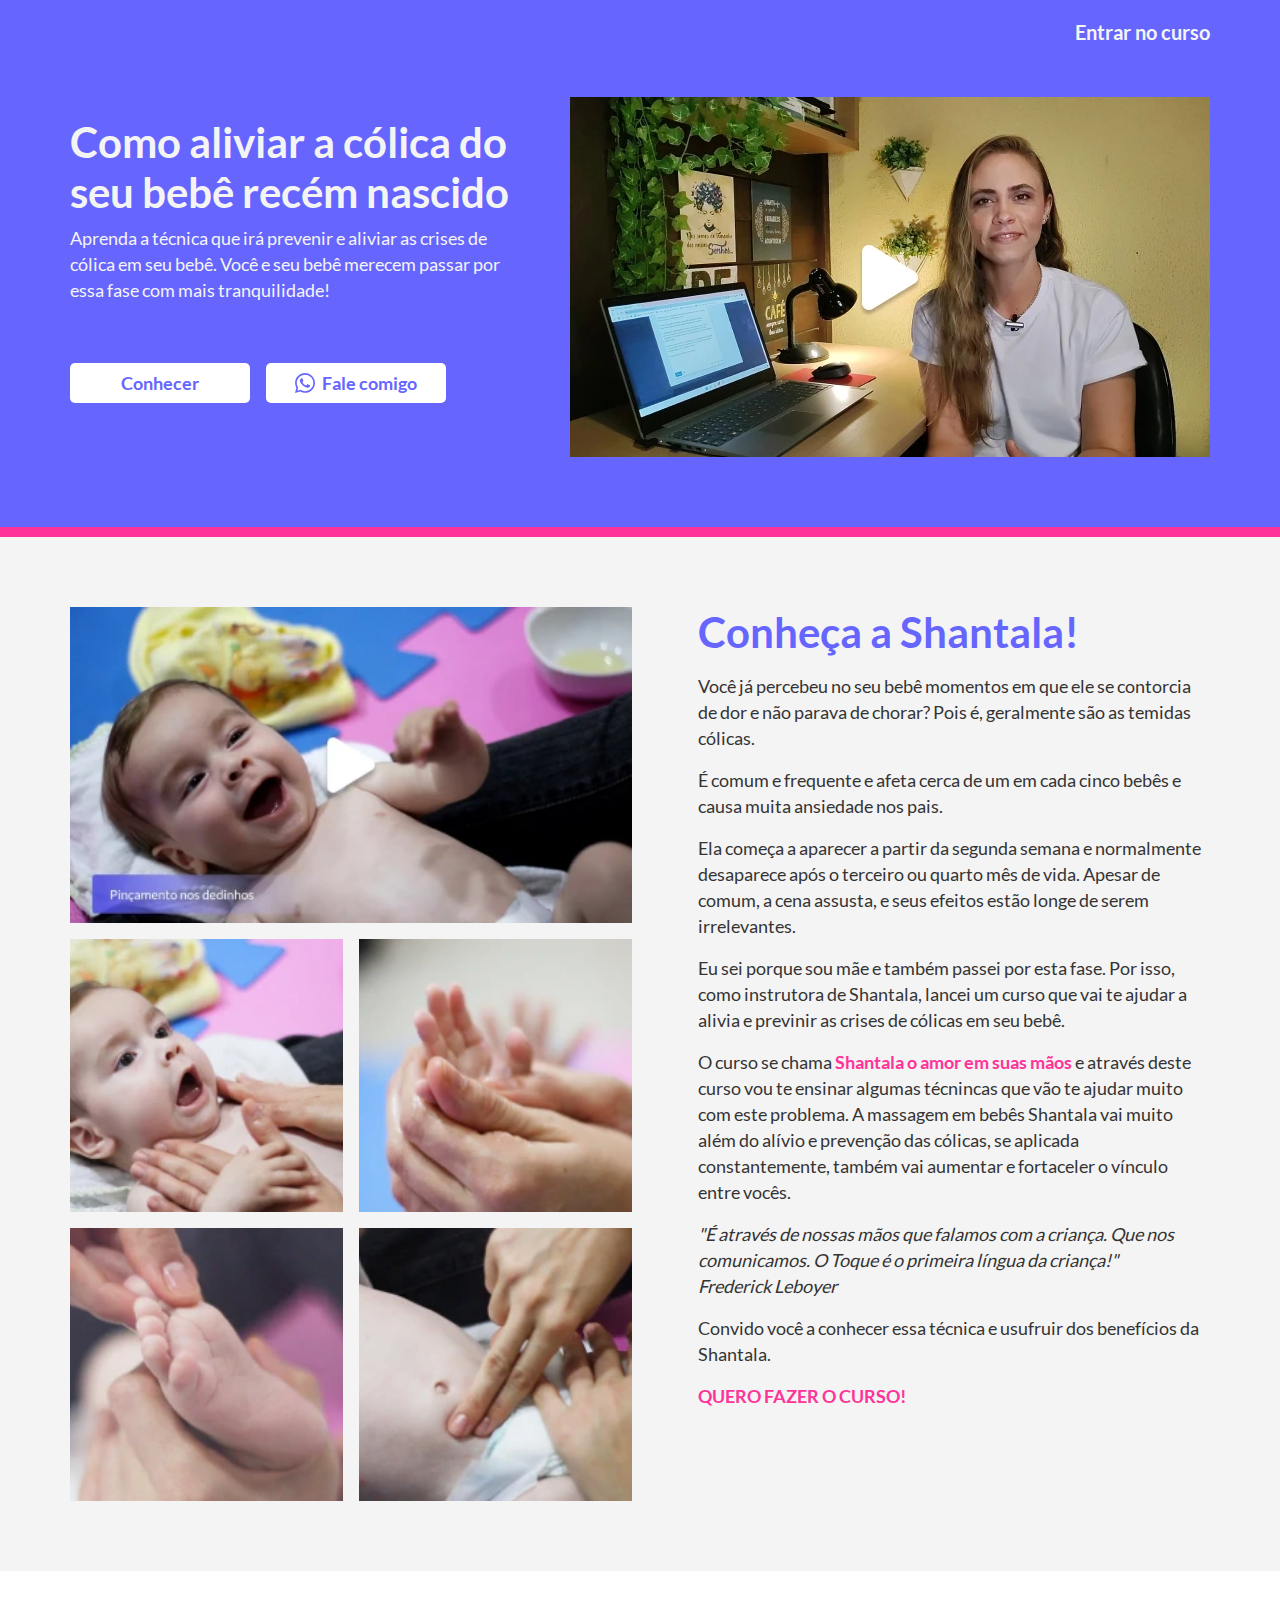
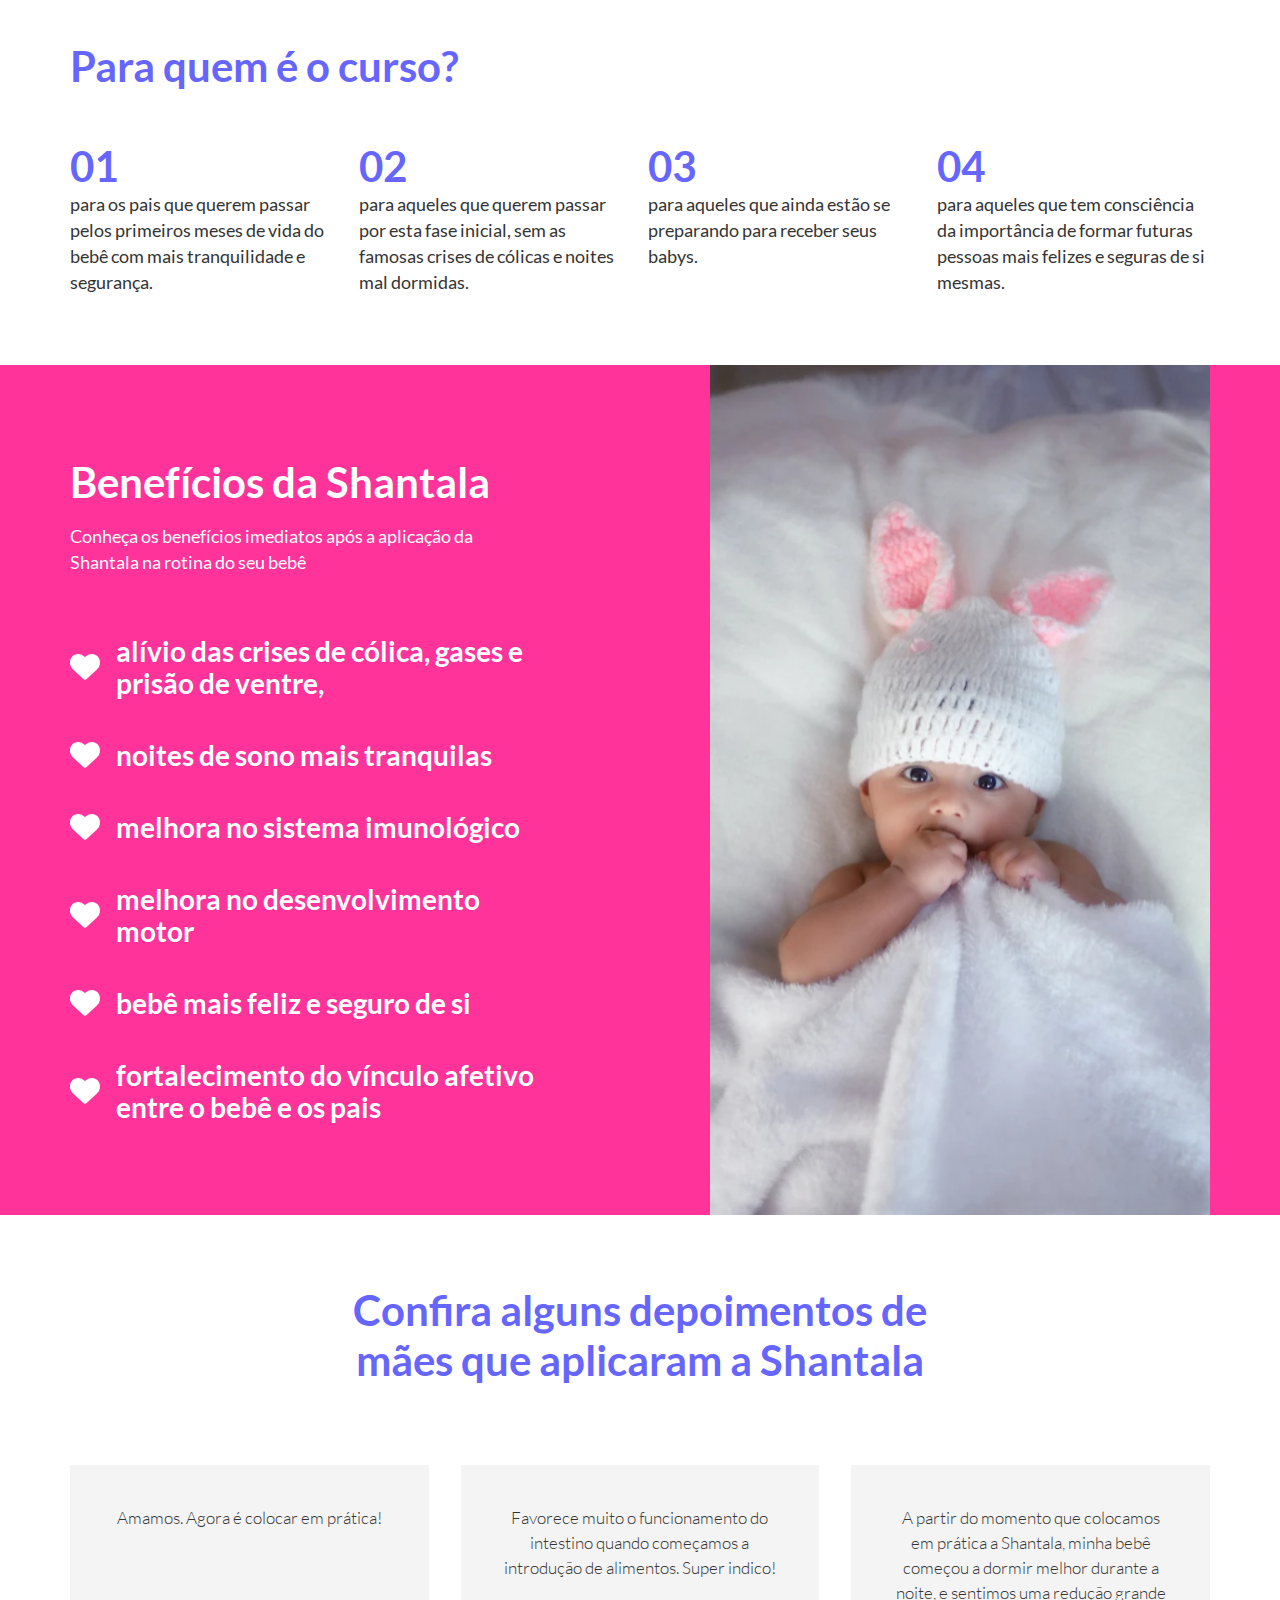
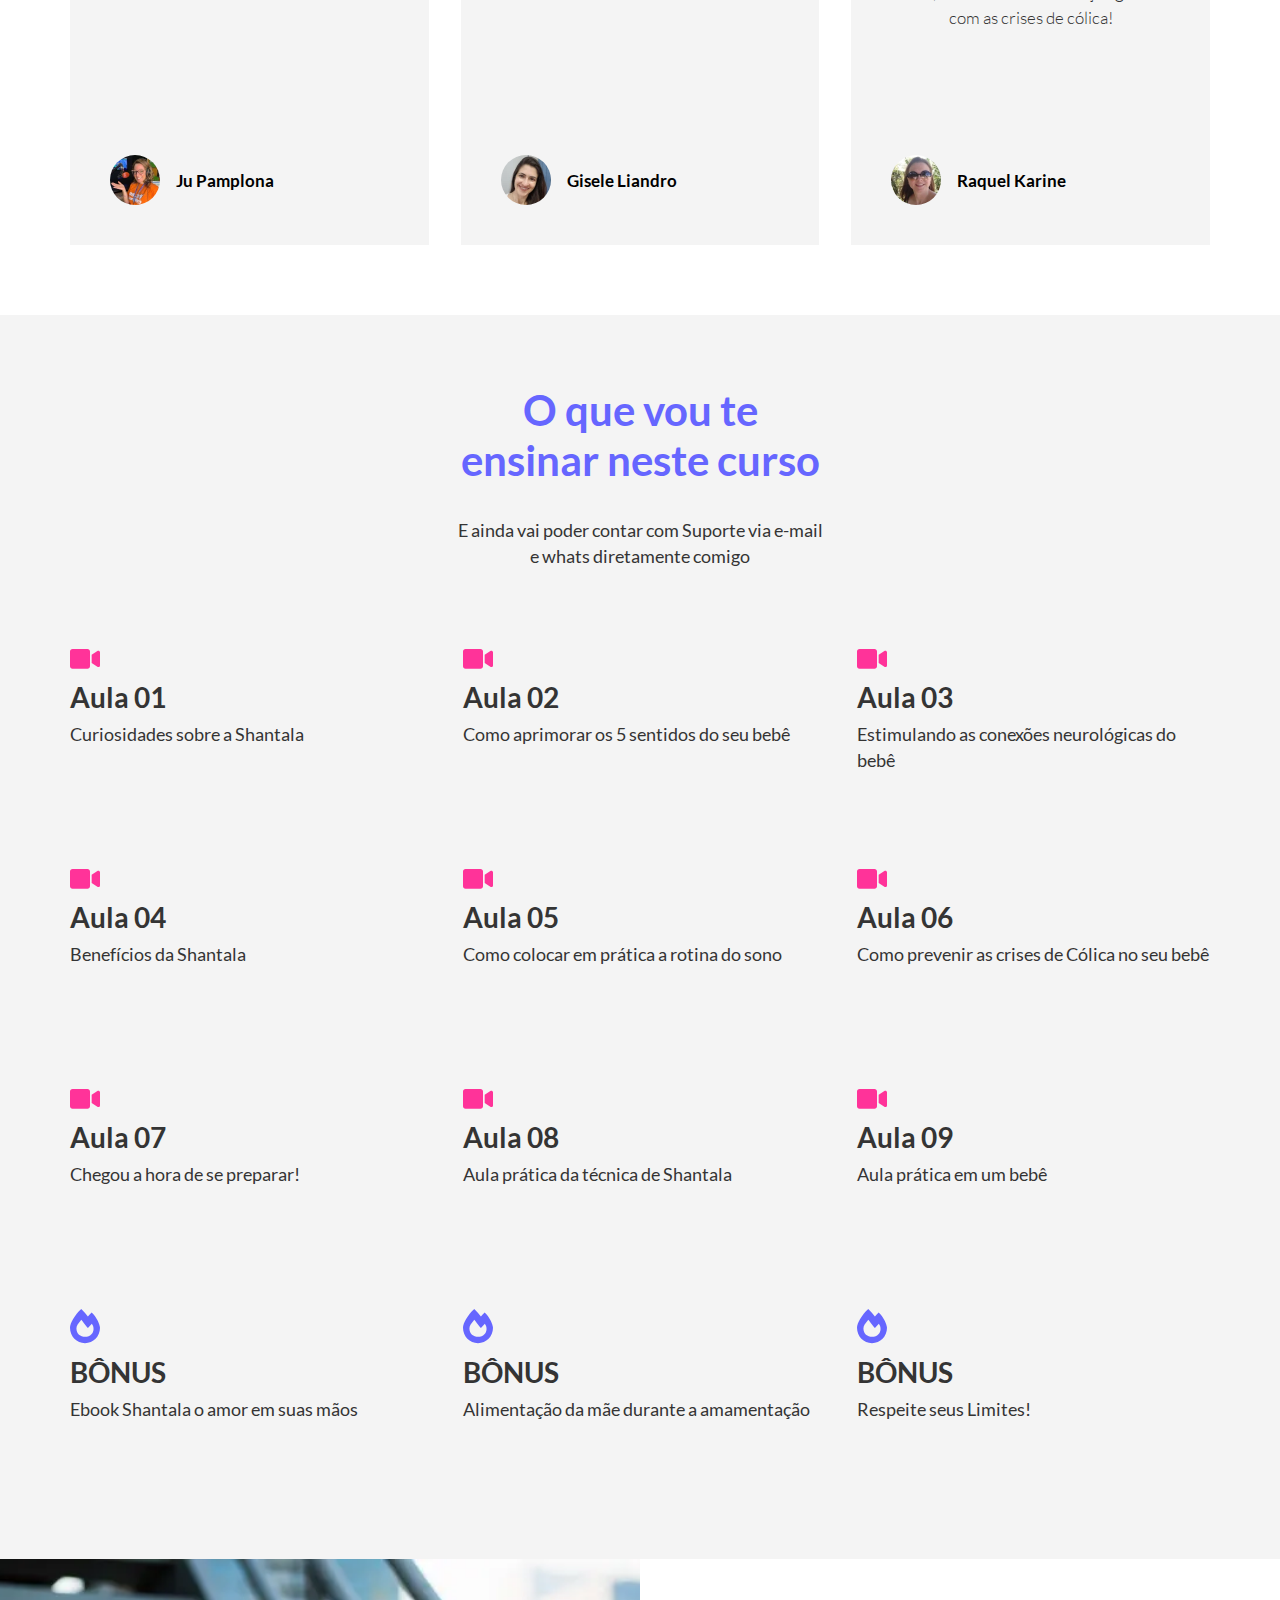
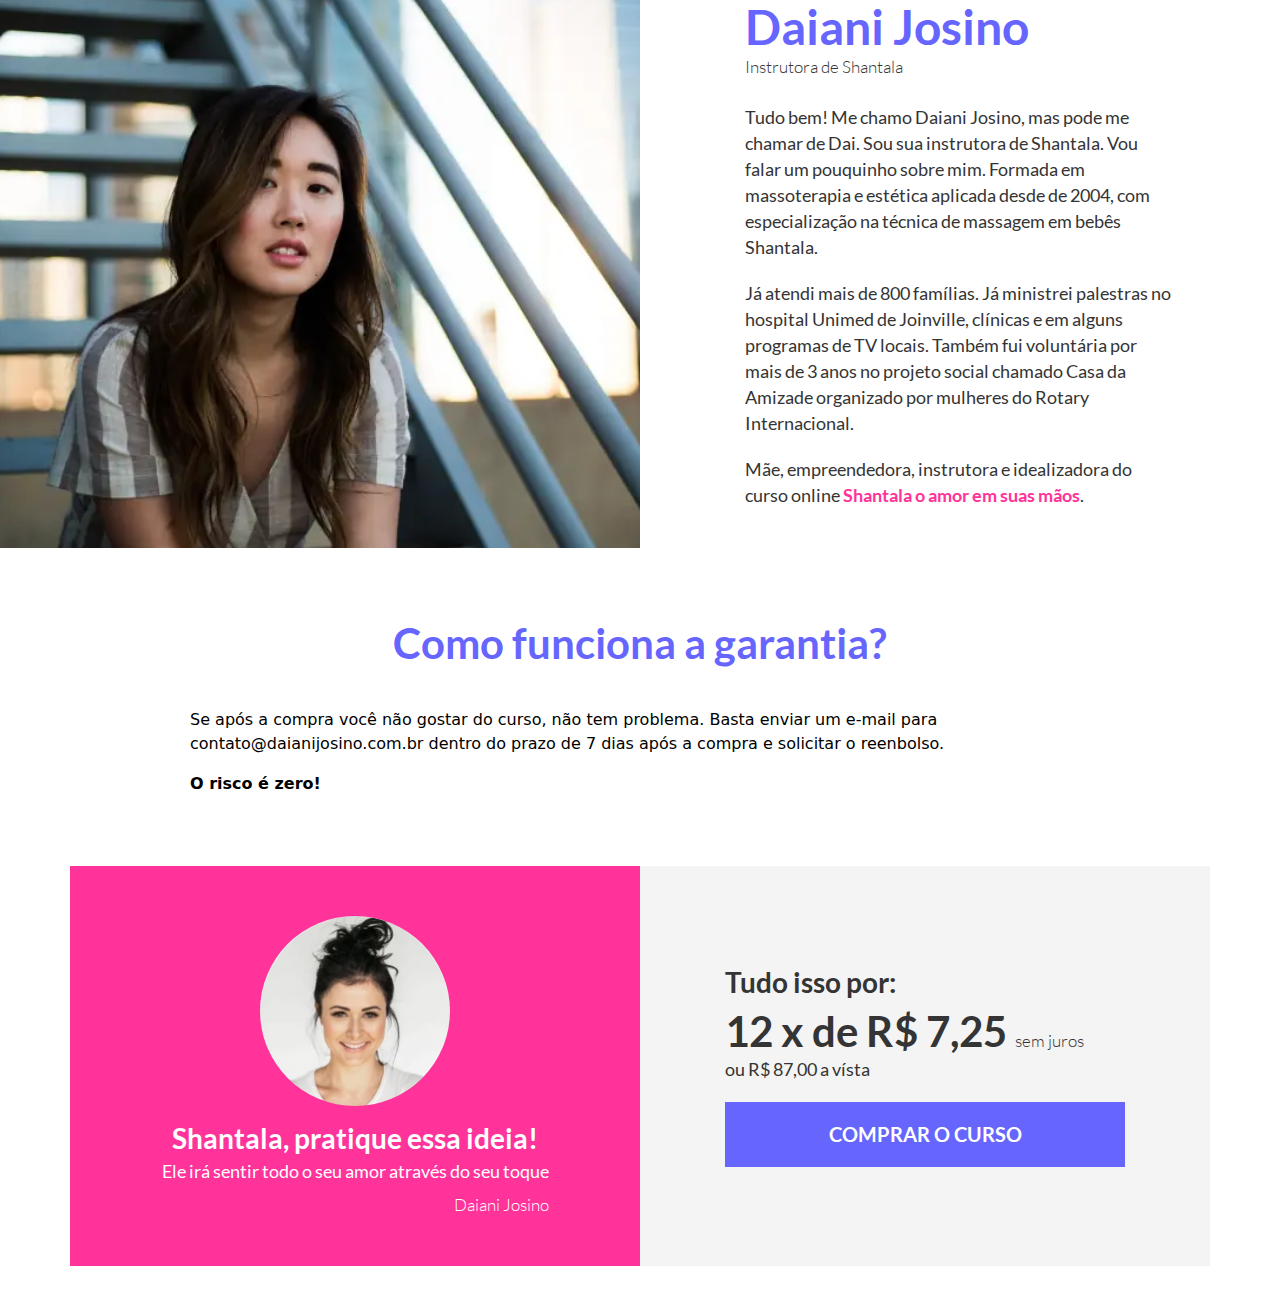
==== src/index.html @ 5c7fa445 "LP Shantala - base pronta" ====
<!doctype html>
<html lang="en">
    <head>

        <meta charset="UTF-8">
        <meta http-equiv="content-language" content="pt-br">
        <meta name="viewport" content="width=device-width, user-scalable=no, initial-scale=1.0, maximum-scale=1.0, minimum-scale=1.0">
        <meta http-equiv="X-UA-Compatible" content="ie=edge">

        <!-- Metas padrão -->
        <meta name="description" content="Aprenda a técnica que irá prevenir e aliviar as crises de cólica em seu bebê">
        <meta name="keywords" content="crises de cólica,como aliviar a cólica do bebê,cólica no bebê,massagem no bebê,alívio das crises de cólica,curso de shantala,shantala O Amor em suas Mãos,Daiani Josino">
        <meta name="copyright" content="Shantala o amor em suas mãos" />
        <meta name="author" content="Ricardo Josino">
        <meta name="robots" content="index">

        <!-- Metas do Facebook-->
        <meta property="og:locale" content="pt_BR">
        <meta property="og:type" content="website">
        <meta property="og:title" content="Como aliviar a cólica do bebê">
        <meta property="og:description" content="Aprenda a técnica que irá prevenir e aliviar as crises de cólica em seu bebê">
        <meta property="og:url" content="https://cursos.daianijosino.com.br/como-aliviar-a-colica-do-bebe">
        <meta property="og:site_name" content="Shantala o amor em suas mãos">
        <meta property="og:image" content="https://cursos.daianijosino.com.br/como-aliviar-a-colica-do-bebe/asset/img/capa.jpg">
        <meta property="og:image:type" content="image/jpeg">
        <meta property="og:image:width" content="1200">
        <meta property="og:image:height" content="630">

        <!-- Metas do Twitter-->
        <meta name="twitter:card" content="summary">
        <meta name="twitter:title" content="Como aliviar a cólica do bebê">
        <meta name="twitter:description" content="Aprenda a técnica que irá prevenir e aliviar as crises de cólica em seu bebê">
        <meta name="twitter:site" content="Shantala o amor em suas mãos">
        <meta name="twitter:creator" content="Ricardo Josino">
        <meta name="twitter:domain" content="https://cursos.daianijosino.com.br/como-aliviar-a-colica-do-bebe">

        <link rel="icon" type="image/x-icon" href="asset/img/favicon.png">
        <link rel="stylesheet" href="asset/css/style.css?version=8">

        <title>Como aliviar a cólica do bebê</title>
    </head>
    <body>


        <!-- Header -->
        <header class="theme-section bg-color01 border-b-[10px] border-color02 pt-[20px] ">


            <div class="container max-w-screen-xl text-right mb-[50px]">
                <a class="theme-title-04 text-color04" href="#">Entrar no curso</a>
            </div>


            <div class="container max-w-screen-xl lg:flex lg:flex-row lg:flex-nowrap lg:justify-start">

                <div class="w-full lg:w-1/2 ">

                    <h1 class="theme-title-02 text-color04 mt-0 lg:mt-5 lg:max-w-[450px]" title="Como aliviar a cólica do bebê">Como aliviar a cólica do seu bebê recém nascido</h1>
                    <p class="theme-text-01 text-color04 mt-2 lg:max-w-[450px]">
                        Aprenda a técnica que irá prevenir e aliviar as crises de cólica em seu bebê. Você e seu bebê merecem passar por essa fase com mais tranquilidade!
                    </p>

                    <!-- BOTÕES NO DESKTOP -->
                    <div class="relative hidden lg:flex lg:flex-nowrap lg:flex-row lg:justify-start lg:items-center lg:gap-4 lg:mt-[30px] lg:justify-start xl:mt-[60px]">

                        <a class="theme-btn-01 bg-color06 text-color01" href="#">
                            <span>Conhecer</span>
                        </a>


                        <a class="theme-btn-01 bg-color06 text-color01" href="https://wa.me/5547999938241">

                            <svg width="20" height="20" viewBox="0 0 20 20" fill="none" xmlns="http://www.w3.org/2000/svg">
                                <path fill="#6666FF" d="M17.0045 2.90625C15.1339 1.03125 12.6429 0 9.99554 0C4.53125 0 0.0848214 4.44643 0.0848214 9.91071C0.0848214 11.6562 0.540179 13.3616 1.40625 14.8661L0 20L5.25446 18.6205C6.70089 19.4107 8.33036 19.8259 9.99107 19.8259H9.99554C15.4554 19.8259 20 15.3795 20 9.91518C20 7.26786 18.875 4.78125 17.0045 2.90625ZM9.99554 18.1563C8.51339 18.1563 7.0625 17.7589 5.79911 17.0089L5.5 16.8304L2.38393 17.6473L3.21429 14.6071L3.01786 14.2946C2.19196 12.9821 1.75893 11.4688 1.75893 9.91071C1.75893 5.37054 5.45536 1.67411 10 1.67411C12.2009 1.67411 14.2679 2.53125 15.8214 4.08929C17.375 5.64732 18.3304 7.71429 18.3259 9.91518C18.3259 14.4598 14.5357 18.1563 9.99554 18.1563ZM14.5134 11.9866C14.2679 11.8616 13.0491 11.2634 12.8214 11.183C12.5938 11.0982 12.4286 11.058 12.2634 11.308C12.0982 11.558 11.625 12.1116 11.4777 12.2813C11.3348 12.4464 11.1875 12.4688 10.942 12.3438C9.48661 11.6161 8.53125 11.0446 7.57143 9.39732C7.31696 8.95982 7.82589 8.99107 8.29911 8.04464C8.37946 7.87946 8.33929 7.73661 8.27679 7.61161C8.21429 7.48661 7.71875 6.26786 7.51339 5.77232C7.3125 5.29018 7.10714 5.35714 6.95536 5.34821C6.8125 5.33929 6.64732 5.33929 6.48214 5.33929C6.31696 5.33929 6.04911 5.40179 5.82143 5.64732C5.59375 5.89732 4.95536 6.49554 4.95536 7.71429C4.95536 8.93304 5.84375 10.1116 5.96429 10.2768C6.08929 10.442 7.70982 12.942 10.1964 14.0179C11.7679 14.6964 12.3839 14.7545 13.1696 14.6384C13.6473 14.567 14.6339 14.0402 14.8393 13.4598C15.0446 12.8795 15.0446 12.3839 14.9821 12.2813C14.9241 12.1696 14.7589 12.1071 14.5134 11.9866Z" />
                            </svg>

                            <span>Fale comigo</span>
                        </a>

                    </div>

                </div>

                <div class="w-full my-5 md:flex md:flex-row lg:my-0 lg:w-1/2 lg:justify-end xl:w-[640px] xl:flex-shrink-0 " >

                    <!-- Vídeo de venda -->
                    <div id="video-venda" class="video w-full bg-color03">
                        <a id="video-venda-click" href="#" title="Assistir vídeo sobre o curso">
                            <img class="w-full" src="asset/img/video.webp" alt="Assistir vídeo sobre o curso">
                        </a>
                    </div>

                </div>

                <!-- BOTÕES NO MOBILE -->
                <div class="relative flex flex-nowrap flex-col justify-start items-center gap-4 mt-[30px] justify-start lg:hidden">

                    <a class="theme-btn-01 bg-color06 text-color01" href="#">

                        <svg width="20" height="20" viewBox="0 0 20 20" fill="none" xmlns="http://www.w3.org/2000/svg">
                            <path fill="#6666FF" d="M17.0045 2.90625C15.1339 1.03125 12.6429 0 9.99554 0C4.53125 0 0.0848214 4.44643 0.0848214 9.91071C0.0848214 11.6562 0.540179 13.3616 1.40625 14.8661L0 20L5.25446 18.6205C6.70089 19.4107 8.33036 19.8259 9.99107 19.8259H9.99554C15.4554 19.8259 20 15.3795 20 9.91518C20 7.26786 18.875 4.78125 17.0045 2.90625ZM9.99554 18.1563C8.51339 18.1563 7.0625 17.7589 5.79911 17.0089L5.5 16.8304L2.38393 17.6473L3.21429 14.6071L3.01786 14.2946C2.19196 12.9821 1.75893 11.4688 1.75893 9.91071C1.75893 5.37054 5.45536 1.67411 10 1.67411C12.2009 1.67411 14.2679 2.53125 15.8214 4.08929C17.375 5.64732 18.3304 7.71429 18.3259 9.91518C18.3259 14.4598 14.5357 18.1563 9.99554 18.1563ZM14.5134 11.9866C14.2679 11.8616 13.0491 11.2634 12.8214 11.183C12.5938 11.0982 12.4286 11.058 12.2634 11.308C12.0982 11.558 11.625 12.1116 11.4777 12.2813C11.3348 12.4464 11.1875 12.4688 10.942 12.3438C9.48661 11.6161 8.53125 11.0446 7.57143 9.39732C7.31696 8.95982 7.82589 8.99107 8.29911 8.04464C8.37946 7.87946 8.33929 7.73661 8.27679 7.61161C8.21429 7.48661 7.71875 6.26786 7.51339 5.77232C7.3125 5.29018 7.10714 5.35714 6.95536 5.34821C6.8125 5.33929 6.64732 5.33929 6.48214 5.33929C6.31696 5.33929 6.04911 5.40179 5.82143 5.64732C5.59375 5.89732 4.95536 6.49554 4.95536 7.71429C4.95536 8.93304 5.84375 10.1116 5.96429 10.2768C6.08929 10.442 7.70982 12.942 10.1964 14.0179C11.7679 14.6964 12.3839 14.7545 13.1696 14.6384C13.6473 14.567 14.6339 14.0402 14.8393 13.4598C15.0446 12.8795 15.0446 12.3839 14.9821 12.2813C14.9241 12.1696 14.7589 12.1071 14.5134 11.9866Z" />
                        </svg>

                        <span>Fale comigo</span>
                    </a>

                </div>

            </div>

        </header>

        <!-- Conheça a Shantala -->
        <section class="theme-section bg-color04">

            <div class="container w-full max-w-screen-xl flex flex-col items-start lg:flex lg:flex-row lg:flex-nowrap gap-4">

                <div class="w-full order-2 grid grid-cols-2 gap-4 md:grid-cols-4 lg:order-1 lg:w-1/2 lg:grid-cols-2">

                    <!-- vídeo -->
                    <div id="video-conheca-shantala" class="relative bg-color03 w-full col-span-2 md:col-span-4 lg:col-span-2">
                        <a id="video-conheca-shantala-click" href="#" title="Assistir vídeo sobre a técnica de masagem em bebê Shantala">
                            <img class="w-full" src="asset/img/video-sobre-shantala.webp" alt="Vídeo sobre Shantala">
                        </a>
                    </div>

                    <img class="w-full" src="asset/img/galeria-01.webp" alt="Deslizamento no tórax">

                    <img class="w-full" src="asset/img/galeria-02.webp" alt="Deslizamento com os polegares">

                    <img class="w-full" src="asset/img/galeria-03.webp" alt="Pinçamento nos dedinhos">

                    <img class="w-full" src="asset/img/galeria-04.webp" alt="Movimento ao redor do umbigo">


                </div>

                <div class="w-full order-1 lg:order-2 lg:w-1/2 xl:pl-[50px]">
                    <h2 class="theme-title-02 text-color01 mb-4">Conheça a Shantala!</h2>

                    <div class="theme-text-01 text-color03 flex flex-col gap-4">

                        <p>Você já percebeu no seu bebê momentos em que ele se contorcia de dor e não parava de chorar? Pois é, geralmente são as temidas cólicas.</p>

                        <p>É comum e frequente e afeta cerca de um em cada cinco bebês e causa muita ansiedade nos pais.</p>

                        <p>
                            Ela começa a aparecer a partir da segunda semana e normalmente desaparece após o terceiro ou quarto mês de vida.
                            Apesar de comum, a cena assusta, e seus efeitos estão longe de serem irrelevantes.
                        </p>

                        <p>
                            Eu sei porque sou mãe e também passei por esta fase. Por isso, como instrutora de Shantala, 
                            lancei um curso que vai te ajudar a alivia e previnir as crises de cólicas em seu bebê.
                        </p>

                        <p>
                            O curso se chama <b class="text-color02">Shantala o amor em suas mãos</b> e através deste curso vou te ensinar algumas técnincas que vão te ajudar muito com este problema.
                            A massagem em bebês Shantala vai muito além do alívio e prevenção das cólicas, se aplicada constantemente, também vai aumentar e fortaceler o vínculo entre vocês.
                        </p>

                        <cite>
                            "É através de nossas mãos que falamos com a criança. Que nos comunicamos. O Toque é o primeira língua da criança!"
                            <br>
                            <span>Frederick Leboyer</span>
                        </cite>

                        <p>
                            Convido você a conhecer essa técnica e usufruir dos benefícios da Shantala.
                        </p>

                        <p>
                            <a class="text-color02 uppercase" href="#"><b class="uppercase">QUERO FAZER O CURSO!</b></a>
                        </p>

                    </div>

                </div>

            </div>

        </section>

        <!-- Para quem é o curso -->
        <section class="theme-section bg-color06">

            <div class="container max-w-screen-xl">
                <h2 class="theme-title-02 text-color01">Para quem é o curso?</h2>

                <div class="relative mt-[50px] grid grid-cols-1 gap-10 lg:grid-cols-4 lg:gap-4">

                    <div class="relative w-full">
                        <h4 class="theme-title-02 text-color01">01</h4>
                        <p class="theme-text-01 text-color03">para os pais que querem passar pelos primeiros meses de vida do bebê com mais tranquilidade e segurança.</p>
                    </div>

                    <div class="relative w-full">
                        <h4 class="theme-title-02 text-color01">02</h4>
                        <p class="theme-text-01 text-color03">para aqueles que querem passar por esta fase inicial, sem as famosas crises de cólicas e noites mal dormidas.</p>
                    </div>

                    <div class="relative w-full">
                        <h4 class="theme-title-02 text-color01">03</h4>
                        <p class="theme-text-01 text-color03">para aqueles que ainda estão se preparando para receber seus babys.</p>
                    </div>

                    <div class="relative w-full">
                        <h4 class="theme-title-02 text-color01">04</h4>
                        <p class="theme-text-01 text-color03">para aqueles que tem consciência da importância de formar futuras pessoas mais felizes e seguras de si mesmas.</p>
                    </div>

                </div>

            </div>

        </section>

        <!-- Benefícios -->
        <section class="relative bg-color02 w-full h-auto ">
            <div class="container max-w-screen-xl flex flex-row flex-nowrap justify-between xl:min-h-[850px] ">

                <div class="relative flex flex-col justify-center px-[20px] py-[30px] lg:w-1/2 xl:p-0 ">
                    <h2 class="theme-title-02 text-color06">Benefícios da Shantala</h2>
                    <p class="theme-text-01 text-color06 mt-4 lg:max-w-[470px]">Conheça os benefícios imediatos após a aplicação da Shantala na rotina do seu bebê</p>

                    <!-- Lista de benefícios -->
                    <div class="flex flex-col gap-10 mt-[60px] lg:max-w-[470px] ">

                        <!-- item -->
                        <div class="relative flex flex-row flex-nowrap justify-start items-center">

                            <div>
                                <svg class="mr-4" width="30" height="26" viewBox="0 0 30 26" fill="none" xmlns="http://www.w3.org/2000/svg">
                                    <path fill="white" d="M0 8.71568V8.37584C0 4.28014 2.96016 0.786778 6.99609 0.114121C9.61523 -0.330605 12.3867 0.540098 14.2969 2.45318L15 3.15514L15.6504 2.45318C17.6133 0.540098 20.332 -0.330605 23.0039 0.114121C27.041 0.786778 30 4.28014 30 8.37584V8.71568C30 11.1473 28.9922 13.4735 27.2109 15.1317L16.623 25.0165C16.1836 25.4266 15.6035 25.6551 15 25.6551C14.3965 25.6551 13.8164 25.4266 13.377 25.0165L2.78848 15.1317C1.00957 13.4735 1.75781e-05 11.1473 1.75781e-05 8.71568H0Z" />
                                </svg>
                            </div>

                            <span class="theme-title-03 text-color06">alívio das crises de cólica, gases e prisão de ventre,</span>
                        </div>

                        <!-- item -->
                        <div class="relative flex flex-row flex-nowrap justify-start items-center">

                            <div>
                                <svg class="mr-4" width="30" height="26" viewBox="0 0 30 26" fill="none" xmlns="http://www.w3.org/2000/svg">
                                    <path fill="white" d="M0 8.71568V8.37584C0 4.28014 2.96016 0.786778 6.99609 0.114121C9.61523 -0.330605 12.3867 0.540098 14.2969 2.45318L15 3.15514L15.6504 2.45318C17.6133 0.540098 20.332 -0.330605 23.0039 0.114121C27.041 0.786778 30 4.28014 30 8.37584V8.71568C30 11.1473 28.9922 13.4735 27.2109 15.1317L16.623 25.0165C16.1836 25.4266 15.6035 25.6551 15 25.6551C14.3965 25.6551 13.8164 25.4266 13.377 25.0165L2.78848 15.1317C1.00957 13.4735 1.75781e-05 11.1473 1.75781e-05 8.71568H0Z" />
                                </svg>
                            </div>

                            <span class="theme-title-03 text-color06">noites de sono mais tranquilas</span>
                        </div>

                        <!-- item -->
                        <div class="relative flex flex-row flex-nowrap justify-start items-center">

                            <div>
                                <svg class="mr-4" width="30" height="26" viewBox="0 0 30 26" fill="none" xmlns="http://www.w3.org/2000/svg">
                                    <path fill="white" d="M0 8.71568V8.37584C0 4.28014 2.96016 0.786778 6.99609 0.114121C9.61523 -0.330605 12.3867 0.540098 14.2969 2.45318L15 3.15514L15.6504 2.45318C17.6133 0.540098 20.332 -0.330605 23.0039 0.114121C27.041 0.786778 30 4.28014 30 8.37584V8.71568C30 11.1473 28.9922 13.4735 27.2109 15.1317L16.623 25.0165C16.1836 25.4266 15.6035 25.6551 15 25.6551C14.3965 25.6551 13.8164 25.4266 13.377 25.0165L2.78848 15.1317C1.00957 13.4735 1.75781e-05 11.1473 1.75781e-05 8.71568H0Z" />
                                </svg>
                            </div>

                            <span class="theme-title-03 text-color06">melhora no sistema imunológico</span>
                        </div>

                        <!-- item -->
                        <div class="relative flex flex-row flex-nowrap justify-start items-center">

                            <div>
                                <svg class="mr-4" width="30" height="26" viewBox="0 0 30 26" fill="none" xmlns="http://www.w3.org/2000/svg">
                                    <path fill="white" d="M0 8.71568V8.37584C0 4.28014 2.96016 0.786778 6.99609 0.114121C9.61523 -0.330605 12.3867 0.540098 14.2969 2.45318L15 3.15514L15.6504 2.45318C17.6133 0.540098 20.332 -0.330605 23.0039 0.114121C27.041 0.786778 30 4.28014 30 8.37584V8.71568C30 11.1473 28.9922 13.4735 27.2109 15.1317L16.623 25.0165C16.1836 25.4266 15.6035 25.6551 15 25.6551C14.3965 25.6551 13.8164 25.4266 13.377 25.0165L2.78848 15.1317C1.00957 13.4735 1.75781e-05 11.1473 1.75781e-05 8.71568H0Z" />
                                </svg>
                            </div>

                            <span class="theme-title-03 text-color06">melhora no desenvolvimento motor</span>
                        </div>

                        <!-- item -->
                        <div class="relative flex flex-row flex-nowrap justify-start items-center">

                            <div>
                                <svg class="mr-4" width="30" height="26" viewBox="0 0 30 26" fill="none" xmlns="http://www.w3.org/2000/svg">
                                    <path fill="white" d="M0 8.71568V8.37584C0 4.28014 2.96016 0.786778 6.99609 0.114121C9.61523 -0.330605 12.3867 0.540098 14.2969 2.45318L15 3.15514L15.6504 2.45318C17.6133 0.540098 20.332 -0.330605 23.0039 0.114121C27.041 0.786778 30 4.28014 30 8.37584V8.71568C30 11.1473 28.9922 13.4735 27.2109 15.1317L16.623 25.0165C16.1836 25.4266 15.6035 25.6551 15 25.6551C14.3965 25.6551 13.8164 25.4266 13.377 25.0165L2.78848 15.1317C1.00957 13.4735 1.75781e-05 11.1473 1.75781e-05 8.71568H0Z" />
                                </svg>
                            </div>

                            <span class="theme-title-03 text-color06">bebê mais feliz e seguro de si</span>
                        </div>

                        <!-- item -->
                        <div class="relative flex flex-row flex-nowrap justify-start items-center">

                            <div>
                                <svg class="mr-4" width="30" height="26" viewBox="0 0 30 26" fill="none" xmlns="http://www.w3.org/2000/svg">
                                    <path fill="white" d="M0 8.71568V8.37584C0 4.28014 2.96016 0.786778 6.99609 0.114121C9.61523 -0.330605 12.3867 0.540098 14.2969 2.45318L15 3.15514L15.6504 2.45318C17.6133 0.540098 20.332 -0.330605 23.0039 0.114121C27.041 0.786778 30 4.28014 30 8.37584V8.71568C30 11.1473 28.9922 13.4735 27.2109 15.1317L16.623 25.0165C16.1836 25.4266 15.6035 25.6551 15 25.6551C14.3965 25.6551 13.8164 25.4266 13.377 25.0165L2.78848 15.1317C1.00957 13.4735 1.75781e-05 11.1473 1.75781e-05 8.71568H0Z" />
                                </svg>
                            </div>

                            <span class="theme-title-03 text-color06">fortalecimento do vínculo afetivo entre o bebê e os pais</span>
                        </div>

                    </div>

                </div>

                <!-- Imagem dos beneficios da shantala -->
                <div class="hidden relative lg:flex lg:w-1/2 flex-shrink-0 bg-no-repeat bg-top bg-cover bg-[url('../img/beneficios-da-shantala.webp')] xl:w-[500px] " title="Benefícios da Shantala"></div>

            </div>
        </section>


        <!-- Depoimentos -->
        <section class="theme-section bg-color06">
            <div class="container max-w-screen-xl">
                <h2 class="theme-title-02 max-w-[660px] text-color01 text-center mx-auto">Confira alguns depoimentos de mães que aplicaram a Shantala</h2>

                <!-- Lista de comentários -->
                <div class="relative mt-10 grid grid-cols-1 gap-8 md:grid-cols-2 lg:grid-cols-3 lg:mt-20">

                    <div class="relative flex flex-col justify-between bg-color04 p-10 gap-6 lg:min-h-[380px]">
                        <p class="theme-text-02 text-color03 text-center">Amamos. Agora é colocar em prática!</p>

                        <div class="relative flex flex-row flex-nowrap justify-start items-center">
                            <div class="relative rounded-full w-[50px] h-[50px] bg-color01 flex-shrink-0 mr-4 bg-top bg-no-repeat bg-cover bg-[url('../img/ju-pamplona.webp')] "></div>
                            <h4 class="theme-text-02 font-bold">Ju Pamplona</h4>
                        </div>

                    </div>

                    <div class="relative flex flex-col justify-between bg-color04 p-10 gap-6 lg:min-h-[380px]">
                        <p class="theme-text-02 text-color03 text-center">Favorece muito o funcionamento do intestino quando começamos a introdução de alimentos. Super indico!</p>

                        <div class="relative flex flex-row flex-nowrap justify-start items-center">
                            <div class="relative rounded-full w-[50px] h-[50px] bg-color01 flex-shrink-0 mr-4  bg-top bg-no-repeat bg-cover bg-[url('../img/gisele.webp')]"></div>
                            <h4 class="theme-text-02 font-bold">Gisele Liandro</h4>
                        </div>
                    </div>

                    <div class="relative flex flex-col justify-between bg-color04 p-10 gap-6 md:col-span-2 lg: lg:col-span-1 lg:min-h-[380px]">
                        <p class="theme-text-02 text-color03 text-center">A partir do momento que colocamos em prática a Shantala, minha bebê começou a dormir melhor durante a noite, e sentimos uma redução grande com as crises de cólica!</p>

                        <div class="relative flex flex-row flex-nowrap justify-start items-center">
                            <div class="relative rounded-full w-[50px] h-[50px] bg-color01 flex-shrink-0 mr-4  bg-top bg-no-repeat bg-cover bg-[url('../img/raquel.webp')]"></div>
                            <h4 class="theme-text-02 font-bold">Raquel Karine</h4>
                        </div>
                    </div>

                </div>

            </div>
        </section>

        <!-- O curso -->
        <section class="theme-section bg-color04">
            <div class="container max-w-screen-xl">
                <h2 class="theme-title-02 text-color01 text-center w-full mx-auto md:max-w-[375px]">O que vou te ensinar neste curso</h2>
                <p class="relative block theme-text-01 text-color03 w-full text-center mt-8 md:max-w-[375px] md:mx-auto ">E ainda vai poder contar com Suporte via e-mail e whats diretamente comigo</p>

                <!-- Lista de capítulos -->
                <div class="relative mt-20 grid grid-cols-2 gap-5 lg:grid-cols-3 lg:gap-10">

                    <!-- Aula 01 -->
                    <div class="relative min-h-[180px]">
                        <div>
                            <svg width="30" height="20" viewBox="0 0 30 20" fill="none" xmlns="http://www.w3.org/2000/svg">
                                <path fill="#FF3399" d="M20 2.46305V17.2414C20 18.6017 18.8807 19.7044 17.5 19.7044H2.5C1.11927 19.7044 0 18.6017 0 17.2414V2.46305C0 1.10273 1.11927 0 2.5 0H17.5C18.8802 0 20 1.10273 20 2.46305ZM30 3.25842V16.4409C30 17.7494 28.4807 18.5134 27.3755 17.7643L21.6667 13.8906V5.81383L27.375 1.93658C28.4844 1.18688 30 1.95505 30 3.25842Z" />
                            </svg>
                        </div>

                        <h2 class="theme-title-03 text-color03 mt-3">Aula 01</h2>
                        <p class="theme-text-01 text-color03 mt-2">Curiosidades sobre a Shantala</p>

                    </div>

                    <!-- Aula 02 -->
                    <div class="relative min-h-[180px]">
                        <div>
                            <svg width="30" height="20" viewBox="0 0 30 20" fill="none" xmlns="http://www.w3.org/2000/svg">
                                <path fill="#FF3399" d="M20 2.46305V17.2414C20 18.6017 18.8807 19.7044 17.5 19.7044H2.5C1.11927 19.7044 0 18.6017 0 17.2414V2.46305C0 1.10273 1.11927 0 2.5 0H17.5C18.8802 0 20 1.10273 20 2.46305ZM30 3.25842V16.4409C30 17.7494 28.4807 18.5134 27.3755 17.7643L21.6667 13.8906V5.81383L27.375 1.93658C28.4844 1.18688 30 1.95505 30 3.25842Z" />
                            </svg>
                        </div>

                        <h2 class="theme-title-03 text-color03 mt-3">Aula 02</h2>
                        <p class="theme-text-01 text-color03 mt-2">Como aprimorar os 5 sentidos do seu bebê</p>

                    </div>

                    <!-- Aula 03 -->
                    <div class="relative min-h-[180px]">
                        <div>
                            <svg width="30" height="20" viewBox="0 0 30 20" fill="none" xmlns="http://www.w3.org/2000/svg">
                                <path fill="#FF3399" d="M20 2.46305V17.2414C20 18.6017 18.8807 19.7044 17.5 19.7044H2.5C1.11927 19.7044 0 18.6017 0 17.2414V2.46305C0 1.10273 1.11927 0 2.5 0H17.5C18.8802 0 20 1.10273 20 2.46305ZM30 3.25842V16.4409C30 17.7494 28.4807 18.5134 27.3755 17.7643L21.6667 13.8906V5.81383L27.375 1.93658C28.4844 1.18688 30 1.95505 30 3.25842Z" />
                            </svg>
                        </div>

                        <h2 class="theme-title-03 text-color03 mt-3">Aula 03</h2>
                        <p class="theme-text-01 text-color03 mt-2">Estimulando as conexões neurológicas do bebê</p>

                    </div>

                    <!-- Aula 04 -->
                    <div class="relative min-h-[180px]">
                        <div>
                            <svg width="30" height="20" viewBox="0 0 30 20" fill="none" xmlns="http://www.w3.org/2000/svg">
                                <path fill="#FF3399" d="M20 2.46305V17.2414C20 18.6017 18.8807 19.7044 17.5 19.7044H2.5C1.11927 19.7044 0 18.6017 0 17.2414V2.46305C0 1.10273 1.11927 0 2.5 0H17.5C18.8802 0 20 1.10273 20 2.46305ZM30 3.25842V16.4409C30 17.7494 28.4807 18.5134 27.3755 17.7643L21.6667 13.8906V5.81383L27.375 1.93658C28.4844 1.18688 30 1.95505 30 3.25842Z" />
                            </svg>
                        </div>

                        <h2 class="theme-title-03 text-color03 mt-3">Aula 04</h2>
                        <p class="theme-text-01 text-color03 mt-2">Benefícios da Shantala</p>

                    </div>


                    <!-- Aula 05 -->
                    <div class="relative min-h-[180px]">
                        <div>
                            <svg width="30" height="20" viewBox="0 0 30 20" fill="none" xmlns="http://www.w3.org/2000/svg">
                                <path fill="#FF3399" d="M20 2.46305V17.2414C20 18.6017 18.8807 19.7044 17.5 19.7044H2.5C1.11927 19.7044 0 18.6017 0 17.2414V2.46305C0 1.10273 1.11927 0 2.5 0H17.5C18.8802 0 20 1.10273 20 2.46305ZM30 3.25842V16.4409C30 17.7494 28.4807 18.5134 27.3755 17.7643L21.6667 13.8906V5.81383L27.375 1.93658C28.4844 1.18688 30 1.95505 30 3.25842Z" />
                            </svg>
                        </div>

                        <h2 class="theme-title-03 text-color03 mt-3">Aula 05</h2>
                        <p class="theme-text-01 text-color03 mt-2">Como colocar em prática a rotina do sono</p>

                    </div>

                    <!-- Aula 06 -->
                    <div class="relative min-h-[180px]">
                        <div>
                            <svg width="30" height="20" viewBox="0 0 30 20" fill="none" xmlns="http://www.w3.org/2000/svg">
                                <path fill="#FF3399" d="M20 2.46305V17.2414C20 18.6017 18.8807 19.7044 17.5 19.7044H2.5C1.11927 19.7044 0 18.6017 0 17.2414V2.46305C0 1.10273 1.11927 0 2.5 0H17.5C18.8802 0 20 1.10273 20 2.46305ZM30 3.25842V16.4409C30 17.7494 28.4807 18.5134 27.3755 17.7643L21.6667 13.8906V5.81383L27.375 1.93658C28.4844 1.18688 30 1.95505 30 3.25842Z" />
                            </svg>
                        </div>

                        <h2 class="theme-title-03 text-color03 mt-3">Aula 06</h2>
                        <p class="theme-text-01 text-color03 mt-2">Como prevenir as crises de Cólica no seu bebê</p>

                    </div>


                    <!-- Aula 07 -->
                    <div class="relative min-h-[180px]">
                        <div>
                            <svg width="30" height="20" viewBox="0 0 30 20" fill="none" xmlns="http://www.w3.org/2000/svg">
                                <path fill="#FF3399" d="M20 2.46305V17.2414C20 18.6017 18.8807 19.7044 17.5 19.7044H2.5C1.11927 19.7044 0 18.6017 0 17.2414V2.46305C0 1.10273 1.11927 0 2.5 0H17.5C18.8802 0 20 1.10273 20 2.46305ZM30 3.25842V16.4409C30 17.7494 28.4807 18.5134 27.3755 17.7643L21.6667 13.8906V5.81383L27.375 1.93658C28.4844 1.18688 30 1.95505 30 3.25842Z" />
                            </svg>
                        </div>

                        <h2 class="theme-title-03 text-color03 mt-3">Aula 07</h2>
                        <p class="theme-text-01 text-color03 mt-2">Chegou a hora de se preparar!</p>

                    </div>


                    <!-- Aula 08 -->
                    <div class="relative min-h-[180px]">
                        <div>
                            <svg width="30" height="20" viewBox="0 0 30 20" fill="none" xmlns="http://www.w3.org/2000/svg">
                                <path fill="#FF3399" d="M20 2.46305V17.2414C20 18.6017 18.8807 19.7044 17.5 19.7044H2.5C1.11927 19.7044 0 18.6017 0 17.2414V2.46305C0 1.10273 1.11927 0 2.5 0H17.5C18.8802 0 20 1.10273 20 2.46305ZM30 3.25842V16.4409C30 17.7494 28.4807 18.5134 27.3755 17.7643L21.6667 13.8906V5.81383L27.375 1.93658C28.4844 1.18688 30 1.95505 30 3.25842Z" />
                            </svg>
                        </div>

                        <h2 class="theme-title-03 text-color03 mt-3">Aula 08</h2>
                        <p class="theme-text-01 text-color03 mt-2">Aula prática da técnica de Shantala</p>

                    </div>


                    <!-- Aula 09 -->
                    <div class="relative min-h-[180px]">
                        <div>
                            <svg width="30" height="20" viewBox="0 0 30 20" fill="none" xmlns="http://www.w3.org/2000/svg">
                                <path fill="#FF3399" d="M20 2.46305V17.2414C20 18.6017 18.8807 19.7044 17.5 19.7044H2.5C1.11927 19.7044 0 18.6017 0 17.2414V2.46305C0 1.10273 1.11927 0 2.5 0H17.5C18.8802 0 20 1.10273 20 2.46305ZM30 3.25842V16.4409C30 17.7494 28.4807 18.5134 27.3755 17.7643L21.6667 13.8906V5.81383L27.375 1.93658C28.4844 1.18688 30 1.95505 30 3.25842Z" />
                            </svg>
                        </div>

                        <h2 class="theme-title-03 text-color03 mt-3">Aula 09</h2>
                        <p class="theme-text-01 text-color03 mt-2">Aula prática em um bebê</p>

                    </div>


                    <!-- Bonus -->
                    <div class="relative min-h-[180px]">
                        <div>
                            <svg width="30" height="35" viewBox="0 0 30 35" fill="none" xmlns="http://www.w3.org/2000/svg">
                                <path fill="#6666FF" d="M21.6629 3.43192C20.2768 4.72098 19.0179 6.07701 17.9062 7.43973C16.0781 4.92991 13.808 2.37723 11.25 0C4.67076 6.10179 0 14.0625 0 18.8571C0 27.3817 6.70982 34.2857 15 34.2857C23.2902 34.2857 30 27.3817 30 18.8571C30 15.2946 26.5179 7.93527 21.6629 3.43192ZM20.3638 26.2433C18.9107 27.2545 17.1295 27.8571 15.1942 27.8571C10.3641 27.8571 6.42857 24.6609 6.42857 19.4732C6.42857 16.8864 8.05179 14.6089 11.2996 10.7143C11.7683 11.25 17.921 19.1116 17.921 19.1116L21.8471 14.633C22.1233 15.085 22.3739 15.5384 22.5998 15.9656C24.4353 19.4598 23.6652 23.933 20.3638 26.2433Z" />
                            </svg>

                        </div>

                        <h2 class="theme-title-03 text-color03 mt-3">BÔNUS</h2>
                        <p class="theme-text-01 text-color03 mt-2">Ebook Shantala o amor em suas mãos</p>

                    </div>


                    <!-- Bonus -->
                    <div class="relative min-h-[180px]">
                        <div>
                            <svg width="30" height="35" viewBox="0 0 30 35" fill="none" xmlns="http://www.w3.org/2000/svg">
                                <path fill="#6666FF" d="M21.6629 3.43192C20.2768 4.72098 19.0179 6.07701 17.9062 7.43973C16.0781 4.92991 13.808 2.37723 11.25 0C4.67076 6.10179 0 14.0625 0 18.8571C0 27.3817 6.70982 34.2857 15 34.2857C23.2902 34.2857 30 27.3817 30 18.8571C30 15.2946 26.5179 7.93527 21.6629 3.43192ZM20.3638 26.2433C18.9107 27.2545 17.1295 27.8571 15.1942 27.8571C10.3641 27.8571 6.42857 24.6609 6.42857 19.4732C6.42857 16.8864 8.05179 14.6089 11.2996 10.7143C11.7683 11.25 17.921 19.1116 17.921 19.1116L21.8471 14.633C22.1233 15.085 22.3739 15.5384 22.5998 15.9656C24.4353 19.4598 23.6652 23.933 20.3638 26.2433Z" />
                            </svg>

                        </div>

                        <h2 class="theme-title-03 text-color03 mt-3">BÔNUS</h2>
                        <p class="theme-text-01 text-color03 mt-2">Alimentação da mãe durante a amamentação</p>

                    </div>


                    <!-- Bonus -->
                    <div class="relative min-h-[180px]">
                        <div>
                            <svg width="30" height="35" viewBox="0 0 30 35" fill="none" xmlns="http://www.w3.org/2000/svg">
                                <path fill="#6666FF" d="M21.6629 3.43192C20.2768 4.72098 19.0179 6.07701 17.9062 7.43973C16.0781 4.92991 13.808 2.37723 11.25 0C4.67076 6.10179 0 14.0625 0 18.8571C0 27.3817 6.70982 34.2857 15 34.2857C23.2902 34.2857 30 27.3817 30 18.8571C30 15.2946 26.5179 7.93527 21.6629 3.43192ZM20.3638 26.2433C18.9107 27.2545 17.1295 27.8571 15.1942 27.8571C10.3641 27.8571 6.42857 24.6609 6.42857 19.4732C6.42857 16.8864 8.05179 14.6089 11.2996 10.7143C11.7683 11.25 17.921 19.1116 17.921 19.1116L21.8471 14.633C22.1233 15.085 22.3739 15.5384 22.5998 15.9656C24.4353 19.4598 23.6652 23.933 20.3638 26.2433Z" />
                            </svg>

                        </div>

                        <h2 class="theme-title-03 text-color03 mt-3">BÔNUS</h2>
                        <p class="theme-text-01 text-color03 mt-2">Respeite seus Limites!</p>

                    </div>



                </div>

            </div>
        </section>

        <!-- Bio Daiani Josino -->
        <section class="relative grid grid-cols-1 lg:grid-cols-2">

            <!-- Foto -->
            <div class="relative bg-color04 w-full min-h-[300px] bg-top bg-no-repeat bg-cover bg-[url('../img/sample-img-bio.webp')] md:min-h-[450px] lg:min-h-[500px] 2xl:min-h-[600px] " title="Daiani Josino">

            </div>

            <!-- Texto -->
            <div class="relative flex flex-col p-10 justify-center items-center">

                <div class="relative w-full xl:max-w-[430px]">
                    
                    <h2 class="theme-title-01 text-color01">Daiani Josino</h2>
                    <span class="theme-text-02 text-color03">Instrutora de Shantala</span>

                    
                    <div class="flex flex-col gap-5 mt-6">
                        <p class="theme-text-01 text-color03">
                            Tudo bem! Me chamo Daiani Josino, mas pode me chamar de Dai. Sou sua instrutora de Shantala. Vou falar um pouquinho sobre mim.
                            Formada em massoterapia e estética aplicada desde de 2004, com especialização na técnica de massagem em bebês Shantala.
                        </p>
    
                        <p class="theme-text-01 text-color03">
                            Já atendi mais de 800 famílias. Já ministrei palestras no hospital Unimed de Joinville, clínicas e em alguns programas de TV locais.
                            Também fui voluntária por mais de 3 anos no projeto social chamado Casa da Amizade organizado por mulheres do Rotary Internacional.
                        </p>
    
                        <p class="theme-text-01 text-color03">
                            Mãe, empreendedora, instrutora e idealizadora do curso online <b class="text-color02">Shantala o amor em suas mãos</b>.
                        </p>
    
                    </div>

                </div>

            </div>

        </section>

        <!-- Garantia -->
        <section class="theme-section bg-color06">
            <div class="container max-w-screen-xl">
                <h2 class="theme-title-02 text-color01 text-center">Como funciona a garantia?</h2>

                <div class="flex flex-col gap-4 mt-10 w-full max-w-[900px] mx-auto">

                    <p>
                        Se após a compra você não gostar do curso, não tem problema. Basta enviar um e-mail para contato@daianijosino.com.br dentro do prazo de 7 dias após a compra e solicitar o reenbolso.
                    </p>

                    <p><b>O risco é zero!</b></p>

                </div>
            </div>
        </section>

        <!-- Comprar -->
        <section class="relative mb-10">
            <div class="container w-full max-w-screen-xl mx-auto grid grid-cols-1 md:grid-cols-2">
                <div class="relative bg-color02 w-full  p-12 flex flex-col justify-center items-center lg:min-h-[400px]">

                    <div class="relative rounded-full w-[190px] h-[190px]  bg-color04 bg-top bg-no-repeat bg-cover bg-[url('../img/sample-profile-large.webp')]">

                    </div>

                    <h3 class="theme-title-03 text-color06 text-center mt-4">Shantala, pratique essa ideia!</h3>
                    <p class="theme-text-01 text-color06 text-center mt-1">
                        Ele irá sentir todo o seu amor através do seu toque
                        <span class="relative block theme-text-02 w-full text-color06 text-right mt-2">Daiani Josino</span>
                    </p>


                </div>

                <div class="relative bg-color04 p-12 w-full flex flex-col justify-center items-center md:p-4 lg:min-h-[400px] lg:p-0">

                    <div class="relative w-full max-w-[400px]">
                        <h4 class="theme-title-03 text-color03">Tudo isso por:</h4>
                        <h2 class="theme-title-02 text-color03 mt-2">12 x de R$ 7,25 <span class="theme-text-02">sem juros</span></h2>
                        <h3 class="theme-text-01 text-color03">ou R$ 87,00 a vísta</h3>

                        <a class="relative bg-color01 text-color06 theme-title-04 mt-5 flex flex-row flex-nowrap justify-center items-center w-full h-[65px]" href="#">COMPRAR O CURSO</a>

                    </div>

                </div>

            </div>
        </section>


        <!-- scripts -->
        <script>

            function playVideo(selector_video, selector_button, video_id, player)
            {
                let video = document.querySelector(selector_video)
                let video_click = document.querySelector(selector_button)
                let vimeo, youtube, src


                video_click.addEventListener('click', function(e) {
                    e.preventDefault()

                    vimeo = `<iframe class="w-full aspect-video" src="https://player.vimeo.com/video/${video_id}?h=bc18484ce9&autoplay=1&color=6666FF&title=0&byline=0&portrait=0" frameborder="0" allow="autoplay; fullscreen; picture-in-picture" allowfullscreen></iframe>`;
                    youtube = `<iframe class="w-full aspect-video" src="https://www.youtube.com/embed/${video_id}?autoplay=1&modestbranding=1&rel=0&showinfo=0&controls=2&fs=1" title="" frameborder="0" allow="accelerometer; autoplay; clipboard-write; encrypted-media; gyroscope; picture-in-picture" allowfullscreen></iframe>`

                    if (player === 'youtube') {
                        src = youtube
                    } else if (player === 'vimeo') {
                        src = vimeo
                    } else {
                        src = 'Não possível reproduzir o vídeo'
                    }

                    video.innerHTML = src


                })
            }

            // hcitt97R1Vk
            // quYodSv0Wr0
            playVideo('#video-venda', '#video-venda-click', '718436952', 'vimeo')
            playVideo('#video-conheca-shantala', '#video-conheca-shantala-click', '718436952', 'vimeo')


        </script>

    </body>
</html>
---- src/asset/css/style.css ----
/*
! tailwindcss v3.0.24 | MIT License | https://tailwindcss.com
*/

/*
1. Prevent padding and border from affecting element width. (https://github.com/mozdevs/cssremedy/issues/4)
2. Allow adding a border to an element by just adding a border-width. (https://github.com/tailwindcss/tailwindcss/pull/116)
*/

*,
::before,
::after {
  box-sizing: border-box;
  /* 1 */
  border-width: 0;
  /* 2 */
  border-style: solid;
  /* 2 */
  border-color: currentColor;
  /* 2 */
}

::before,
::after {
  --tw-content: '';
}

/*
1. Use a consistent sensible line-height in all browsers.
2. Prevent adjustments of font size after orientation changes in iOS.
3. Use a more readable tab size.
4. Use the user's configured `sans` font-family by default.
*/

html {
  line-height: 1.5;
  /* 1 */
  -webkit-text-size-adjust: 100%;
  /* 2 */
  -moz-tab-size: 4;
  /* 3 */
  -o-tab-size: 4;
     tab-size: 4;
  /* 3 */
  font-family: ui-sans-serif, system-ui, -apple-system, BlinkMacSystemFont, "Segoe UI", Roboto, "Helvetica Neue", Arial, "Noto Sans", sans-serif, "Apple Color Emoji", "Segoe UI Emoji", "Segoe UI Symbol", "Noto Color Emoji";
  /* 4 */
}

/*
1. Remove the margin in all browsers.
2. Inherit line-height from `html` so users can set them as a class directly on the `html` element.
*/

body {
  margin: 0;
  /* 1 */
  line-height: inherit;
  /* 2 */
}

/*
1. Add the correct height in Firefox.
2. Correct the inheritance of border color in Firefox. (https://bugzilla.mozilla.org/show_bug.cgi?id=190655)
3. Ensure horizontal rules are visible by default.
*/

hr {
  height: 0;
  /* 1 */
  color: inherit;
  /* 2 */
  border-top-width: 1px;
  /* 3 */
}

/*
Add the correct text decoration in Chrome, Edge, and Safari.
*/

abbr:where([title]) {
  -webkit-text-decoration: underline dotted;
          text-decoration: underline dotted;
}

/*
Remove the default font size and weight for headings.
*/

h1,
h2,
h3,
h4,
h5,
h6 {
  font-size: inherit;
  font-weight: inherit;
}

/*
Reset links to optimize for opt-in styling instead of opt-out.
*/

a {
  color: inherit;
  text-decoration: inherit;
}

/*
Add the correct font weight in Edge and Safari.
*/

b,
strong {
  font-weight: bolder;
}

/*
1. Use the user's configured `mono` font family by default.
2. Correct the odd `em` font sizing in all browsers.
*/

code,
kbd,
samp,
pre {
  font-family: ui-monospace, SFMono-Regular, Menlo, Monaco, Consolas, "Liberation Mono", "Courier New", monospace;
  /* 1 */
  font-size: 1em;
  /* 2 */
}

/*
Add the correct font size in all browsers.
*/

small {
  font-size: 80%;
}

/*
Prevent `sub` and `sup` elements from affecting the line height in all browsers.
*/

sub,
sup {
  font-size: 75%;
  line-height: 0;
  position: relative;
  vertical-align: baseline;
}

sub {
  bottom: -0.25em;
}

sup {
  top: -0.5em;
}

/*
1. Remove text indentation from table contents in Chrome and Safari. (https://bugs.chromium.org/p/chromium/issues/detail?id=999088, https://bugs.webkit.org/show_bug.cgi?id=201297)
2. Correct table border color inheritance in all Chrome and Safari. (https://bugs.chromium.org/p/chromium/issues/detail?id=935729, https://bugs.webkit.org/show_bug.cgi?id=195016)
3. Remove gaps between table borders by default.
*/

table {
  text-indent: 0;
  /* 1 */
  border-color: inherit;
  /* 2 */
  border-collapse: collapse;
  /* 3 */
}

/*
1. Change the font styles in all browsers.
2. Remove the margin in Firefox and Safari.
3. Remove default padding in all browsers.
*/

button,
input,
optgroup,
select,
textarea {
  font-family: inherit;
  /* 1 */
  font-size: 100%;
  /* 1 */
  line-height: inherit;
  /* 1 */
  color: inherit;
  /* 1 */
  margin: 0;
  /* 2 */
  padding: 0;
  /* 3 */
}

/*
Remove the inheritance of text transform in Edge and Firefox.
*/

button,
select {
  text-transform: none;
}

/*
1. Correct the inability to style clickable types in iOS and Safari.
2. Remove default button styles.
*/

button,
[type='button'],
[type='reset'],
[type='submit'] {
  -webkit-appearance: button;
  /* 1 */
  background-color: transparent;
  /* 2 */
  background-image: none;
  /* 2 */
}

/*
Use the modern Firefox focus style for all focusable elements.
*/

:-moz-focusring {
  outline: auto;
}

/*
Remove the additional `:invalid` styles in Firefox. (https://github.com/mozilla/gecko-dev/blob/2f9eacd9d3d995c937b4251a5557d95d494c9be1/layout/style/res/forms.css#L728-L737)
*/

:-moz-ui-invalid {
  box-shadow: none;
}

/*
Add the correct vertical alignment in Chrome and Firefox.
*/

progress {
  vertical-align: baseline;
}

/*
Correct the cursor style of increment and decrement buttons in Safari.
*/

::-webkit-inner-spin-button,
::-webkit-outer-spin-button {
  height: auto;
}

/*
1. Correct the odd appearance in Chrome and Safari.
2. Correct the outline style in Safari.
*/

[type='search'] {
  -webkit-appearance: textfield;
  /* 1 */
  outline-offset: -2px;
  /* 2 */
}

/*
Remove the inner padding in Chrome and Safari on macOS.
*/

::-webkit-search-decoration {
  -webkit-appearance: none;
}

/*
1. Correct the inability to style clickable types in iOS and Safari.
2. Change font properties to `inherit` in Safari.
*/

::-webkit-file-upload-button {
  -webkit-appearance: button;
  /* 1 */
  font: inherit;
  /* 2 */
}

/*
Add the correct display in Chrome and Safari.
*/

summary {
  display: list-item;
}

/*
Removes the default spacing and border for appropriate elements.
*/

blockquote,
dl,
dd,
h1,
h2,
h3,
h4,
h5,
h6,
hr,
figure,
p,
pre {
  margin: 0;
}

fieldset {
  margin: 0;
  padding: 0;
}

legend {
  padding: 0;
}

ol,
ul,
menu {
  list-style: none;
  margin: 0;
  padding: 0;
}

/*
Prevent resizing textareas horizontally by default.
*/

textarea {
  resize: vertical;
}

/*
1. Reset the default placeholder opacity in Firefox. (https://github.com/tailwindlabs/tailwindcss/issues/3300)
2. Set the default placeholder color to the user's configured gray 400 color.
*/

input::-moz-placeholder, textarea::-moz-placeholder {
  opacity: 1;
  /* 1 */
  color: #9ca3af;
  /* 2 */
}

input:-ms-input-placeholder, textarea:-ms-input-placeholder {
  opacity: 1;
  /* 1 */
  color: #9ca3af;
  /* 2 */
}

input::placeholder,
textarea::placeholder {
  opacity: 1;
  /* 1 */
  color: #9ca3af;
  /* 2 */
}

/*
Set the default cursor for buttons.
*/

button,
[role="button"] {
  cursor: pointer;
}

/*
Make sure disabled buttons don't get the pointer cursor.
*/

:disabled {
  cursor: default;
}

/*
1. Make replaced elements `display: block` by default. (https://github.com/mozdevs/cssremedy/issues/14)
2. Add `vertical-align: middle` to align replaced elements more sensibly by default. (https://github.com/jensimmons/cssremedy/issues/14#issuecomment-634934210)
   This can trigger a poorly considered lint error in some tools but is included by design.
*/

img,
svg,
video,
canvas,
audio,
iframe,
embed,
object {
  display: block;
  /* 1 */
  vertical-align: middle;
  /* 2 */
}

/*
Constrain images and videos to the parent width and preserve their intrinsic aspect ratio. (https://github.com/mozdevs/cssremedy/issues/14)
*/

img,
video {
  max-width: 100%;
  height: auto;
}

/*
Ensure the default browser behavior of the `hidden` attribute.
*/

[hidden] {
  display: none;
}

@font-face {
  font-family: 'lato';

  src: local('lato'), url("../fonts/Lato-Light.ttf");

  font-weight: 300;

  font-display: swap;
}

@font-face {
  font-family: 'lato';

  src: local('lato'), url("../fonts/Lato-Regular.ttf");

  font-weight: 400;

  font-display: swap;
}

@font-face {
  font-family: 'lato';

  src: local('lato'), url("../fonts/Lato-Bold.ttf");

  font-weight: bold;

  font-display: swap;
}

*, ::before, ::after {
  --tw-translate-x: 0;
  --tw-translate-y: 0;
  --tw-rotate: 0;
  --tw-skew-x: 0;
  --tw-skew-y: 0;
  --tw-scale-x: 1;
  --tw-scale-y: 1;
  --tw-pan-x:  ;
  --tw-pan-y:  ;
  --tw-pinch-zoom:  ;
  --tw-scroll-snap-strictness: proximity;
  --tw-ordinal:  ;
  --tw-slashed-zero:  ;
  --tw-numeric-figure:  ;
  --tw-numeric-spacing:  ;
  --tw-numeric-fraction:  ;
  --tw-ring-inset:  ;
  --tw-ring-offset-width: 0px;
  --tw-ring-offset-color: #fff;
  --tw-ring-color: rgb(59 130 246 / 0.5);
  --tw-ring-offset-shadow: 0 0 #0000;
  --tw-ring-shadow: 0 0 #0000;
  --tw-shadow: 0 0 #0000;
  --tw-shadow-colored: 0 0 #0000;
  --tw-blur:  ;
  --tw-brightness:  ;
  --tw-contrast:  ;
  --tw-grayscale:  ;
  --tw-hue-rotate:  ;
  --tw-invert:  ;
  --tw-saturate:  ;
  --tw-sepia:  ;
  --tw-drop-shadow:  ;
  --tw-backdrop-blur:  ;
  --tw-backdrop-brightness:  ;
  --tw-backdrop-contrast:  ;
  --tw-backdrop-grayscale:  ;
  --tw-backdrop-hue-rotate:  ;
  --tw-backdrop-invert:  ;
  --tw-backdrop-opacity:  ;
  --tw-backdrop-saturate:  ;
  --tw-backdrop-sepia:  ;
}

.container {
  width: 100%;
  margin-right: auto;
  margin-left: auto;
}

@media (min-width: 640px) {
  .container {
    max-width: 640px;
  }
}

@media (min-width: 768px) {
  .container {
    max-width: 768px;
  }
}

@media (min-width: 1024px) {
  .container {
    max-width: 1024px;
  }
}

@media (min-width: 1140px) {
  .container {
    max-width: 1140px;
  }
}

@media (min-width: 1536px) {
  .container {
    max-width: 1536px;
  }
}

.theme-title-01 {
  font-family: lato;
  font-size: 26px;
  font-weight: 700;
  line-height: 33px;
}

@media (min-width: 640px) {
  .theme-title-01 {
    font-size: 30px;
    line-height: 37px;
  }
}

@media (min-width: 768px) {
  .theme-title-01 {
    font-size: 34px;
    line-height: 41px;
  }
}

@media (min-width: 1024px) {
  .theme-title-01 {
    font-size: 38px;
    line-height: 55px;
  }
}

@media (min-width: 1140px) {
  .theme-title-01 {
    font-size: 48px;
  }
}

.theme-title-02 {
  font-family: lato;
  font-size: 24px;
  font-weight: 700;
  line-height: 30px;
}

@media (min-width: 640px) {
  .theme-title-02 {
    font-size: 28px;
    line-height: 34px;
  }
}

@media (min-width: 768px) {
  .theme-title-02 {
    font-size: 32px;
    line-height: 38px;
  }
}

@media (min-width: 1024px) {
  .theme-title-02 {
    font-size: 36px;
    line-height: 50px;
  }
}

@media (min-width: 1140px) {
  .theme-title-02 {
    font-size: 42px;
  }
}

.theme-title-03 {
  font-family: lato;
  font-size: 18px;
  font-weight: 700;
  line-height: 22px;
}

@media (min-width: 640px) {
  .theme-title-03 {
    font-size: 20px;
    line-height: 24px;
  }
}

@media (min-width: 768px) {
  .theme-title-03 {
    font-size: 22px;
    line-height: 26px;
  }
}

@media (min-width: 1024px) {
  .theme-title-03 {
    font-size: 24px;
    line-height: 32px;
  }
}

@media (min-width: 1140px) {
  .theme-title-03 {
    font-size: 28px;
  }
}

.theme-title-04 {
  font-family: lato;
  font-size: 16px;
  font-weight: 700;
  line-height: 20px;
}

@media (min-width: 640px) {
  .theme-title-04 {
    font-size: 16px;
    line-height: 20px;
  }
}

@media (min-width: 768px) {
  .theme-title-04 {
    font-size: 17px;
    line-height: 21px;
  }
}

@media (min-width: 1024px) {
  .theme-title-04 {
    font-size: 18px;
    line-height: 24px;
  }
}

@media (min-width: 1140px) {
  .theme-title-04 {
    font-size: 20px;
  }
}

.theme-text-01 {
  font-family: lato;
  font-size: 16px;
  font-weight: 400;
  line-height: 24px;
}

@media (min-width: 768px) {
  .theme-text-01 {
    font-size: 17px;
    line-height: 25px;
  }
}

@media (min-width: 1024px) {
  .theme-text-01 {
    font-size: 18px;
    line-height: 26px;
  }
}

.theme-text-02 {
  font-family: lato;
  font-size: 16px;
  font-weight: 300;
  line-height: 24px;
}

@media (min-width: 768px) {
  .theme-text-02 {
    font-size: 16px;
    line-height: 24px;
  }
}

@media (min-width: 1024px) {
  .theme-text-02 {
    font-size: 17px;
    line-height: 25px;
  }
}

.theme-section {
  padding-top: 30px;
  padding-bottom: 30px;
  padding-left: 20px;
  padding-right: 20px;
}

@media (min-width: 768px) {
  .theme-section {
    padding: 40px;
  }
}

@media (min-width: 1140px) {
  .theme-section {
    padding: 0px;
    padding-top: 70px;
    padding-bottom: 70px;
  }
}

.theme-btn-01 {
  position: relative;
  display: flex;
  height: 40px;
  width: -webkit-fit-content;
  width: -moz-fit-content;
  width: fit-content;
  min-width: 180px;
  flex-direction: row;
  flex-wrap: nowrap;
  align-items: center;
  justify-content: center;
  border-radius: 5px;
  font-family: lato;
  font-size: 18px;
  font-weight: 700;
  line-height: 26px;
}

.theme-btn-01 svg {
  margin-right: 7px;
}

.relative {
  position: relative;
}

.order-2 {
  order: 2;
}

.order-1 {
  order: 1;
}

.col-span-2 {
  grid-column: span 2 / span 2;
}

.my-5 {
  margin-top: 1.25rem;
  margin-bottom: 1.25rem;
}

.mx-auto {
  margin-left: auto;
  margin-right: auto;
}

.mb-\[50px\] {
  margin-bottom: 50px;
}

.mt-0 {
  margin-top: 0px;
}

.mt-2 {
  margin-top: 0.5rem;
}

.mt-\[30px\] {
  margin-top: 30px;
}

.mb-4 {
  margin-bottom: 1rem;
}

.mt-\[50px\] {
  margin-top: 50px;
}

.mt-4 {
  margin-top: 1rem;
}

.mt-\[60px\] {
  margin-top: 60px;
}

.mr-4 {
  margin-right: 1rem;
}

.mt-10 {
  margin-top: 2.5rem;
}

.mt-8 {
  margin-top: 2rem;
}

.mt-20 {
  margin-top: 5rem;
}

.mt-3 {
  margin-top: 0.75rem;
}

.mt-6 {
  margin-top: 1.5rem;
}

.mb-10 {
  margin-bottom: 2.5rem;
}

.mt-1 {
  margin-top: 0.25rem;
}

.mt-5 {
  margin-top: 1.25rem;
}

.block {
  display: block;
}

.flex {
  display: flex;
}

.grid {
  display: grid;
}

.hidden {
  display: none;
}

.aspect-video {
  aspect-ratio: 16 / 9;
}

.h-auto {
  height: auto;
}

.h-\[50px\] {
  height: 50px;
}

.h-\[190px\] {
  height: 190px;
}

.h-\[65px\] {
  height: 65px;
}

.min-h-\[180px\] {
  min-height: 180px;
}

.min-h-\[300px\] {
  min-height: 300px;
}

.w-full {
  width: 100%;
}

.w-\[50px\] {
  width: 50px;
}

.w-\[190px\] {
  width: 190px;
}

.max-w-screen-xl {
  max-width: 1140px;
}

.max-w-\[660px\] {
  max-width: 660px;
}

.max-w-\[900px\] {
  max-width: 900px;
}

.max-w-\[400px\] {
  max-width: 400px;
}

.flex-shrink-0 {
  flex-shrink: 0;
}

.grid-cols-2 {
  grid-template-columns: repeat(2, minmax(0, 1fr));
}

.grid-cols-1 {
  grid-template-columns: repeat(1, minmax(0, 1fr));
}

.flex-row {
  flex-direction: row;
}

.flex-col {
  flex-direction: column;
}

.flex-nowrap {
  flex-wrap: nowrap;
}

.items-start {
  align-items: flex-start;
}

.items-center {
  align-items: center;
}

.justify-start {
  justify-content: flex-start;
}

.justify-center {
  justify-content: center;
}

.justify-between {
  justify-content: space-between;
}

.gap-4 {
  gap: 1rem;
}

.gap-10 {
  gap: 2.5rem;
}

.gap-8 {
  gap: 2rem;
}

.gap-6 {
  gap: 1.5rem;
}

.gap-5 {
  gap: 1.25rem;
}

.rounded-full {
  border-radius: 9999px;
}

.border-b-\[10px\] {
  border-bottom-width: 10px;
}

.border-color02 {
  --tw-border-opacity: 1;
  border-color: rgb(255 51 153 / var(--tw-border-opacity));
}

.bg-color01 {
  --tw-bg-opacity: 1;
  background-color: rgb(102 102 255 / var(--tw-bg-opacity));
}

.bg-color06 {
  --tw-bg-opacity: 1;
  background-color: rgb(255 255 255 / var(--tw-bg-opacity));
}

.bg-color03 {
  --tw-bg-opacity: 1;
  background-color: rgb(52 52 52 / var(--tw-bg-opacity));
}

.bg-color04 {
  --tw-bg-opacity: 1;
  background-color: rgb(244 244 244 / var(--tw-bg-opacity));
}

.bg-color02 {
  --tw-bg-opacity: 1;
  background-color: rgb(255 51 153 / var(--tw-bg-opacity));
}

.bg-\[url\(\'\.\.\/img\/beneficios-da-shantala\.webp\'\)\] {
  background-image: url('../img/beneficios-da-shantala.webp');
}

.bg-\[url\(\'\.\.\/img\/ju-pamplona\.webp\'\)\] {
  background-image: url('../img/ju-pamplona.webp');
}

.bg-\[url\(\'\.\.\/img\/gisele\.webp\'\)\] {
  background-image: url('../img/gisele.webp');
}

.bg-\[url\(\'\.\.\/img\/raquel\.webp\'\)\] {
  background-image: url('../img/raquel.webp');
}

.bg-\[url\(\'\.\.\/img\/sample-img-bio\.webp\'\)\] {
  background-image: url('../img/sample-img-bio.webp');
}

.bg-\[url\(\'\.\.\/img\/sample-profile-large\.webp\'\)\] {
  background-image: url('../img/sample-profile-large.webp');
}

.bg-cover {
  background-size: cover;
}

.bg-top {
  background-position: top;
}

.bg-no-repeat {
  background-repeat: no-repeat;
}

.p-10 {
  padding: 2.5rem;
}

.p-12 {
  padding: 3rem;
}

.p-4 {
  padding: 1rem;
}

.px-\[20px\] {
  padding-left: 20px;
  padding-right: 20px;
}

.py-\[30px\] {
  padding-top: 30px;
  padding-bottom: 30px;
}

.pt-\[20px\] {
  padding-top: 20px;
}

.text-center {
  text-align: center;
}

.text-right {
  text-align: right;
}

.font-bold {
  font-weight: 700;
}

.uppercase {
  text-transform: uppercase;
}

.text-color04 {
  --tw-text-opacity: 1;
  color: rgb(244 244 244 / var(--tw-text-opacity));
}

.text-color01 {
  --tw-text-opacity: 1;
  color: rgb(102 102 255 / var(--tw-text-opacity));
}

.text-color03 {
  --tw-text-opacity: 1;
  color: rgb(52 52 52 / var(--tw-text-opacity));
}

.text-color02 {
  --tw-text-opacity: 1;
  color: rgb(255 51 153 / var(--tw-text-opacity));
}

.text-color06 {
  --tw-text-opacity: 1;
  color: rgb(255 255 255 / var(--tw-text-opacity));
}

@media (min-width: 768px) {
  .md\:col-span-4 {
    grid-column: span 4 / span 4;
  }

  .md\:col-span-2 {
    grid-column: span 2 / span 2;
  }

  .md\:mx-auto {
    margin-left: auto;
    margin-right: auto;
  }

  .md\:flex {
    display: flex;
  }

  .md\:min-h-\[450px\] {
    min-height: 450px;
  }

  .md\:max-w-\[375px\] {
    max-width: 375px;
  }

  .md\:grid-cols-4 {
    grid-template-columns: repeat(4, minmax(0, 1fr));
  }

  .md\:grid-cols-2 {
    grid-template-columns: repeat(2, minmax(0, 1fr));
  }

  .md\:flex-row {
    flex-direction: row;
  }

  .md\:p-4 {
    padding: 1rem;
  }
}

@media (min-width: 1024px) {
  .lg\:order-1 {
    order: 1;
  }

  .lg\:order-2 {
    order: 2;
  }

  .lg\:col-span-2 {
    grid-column: span 2 / span 2;
  }

  .lg\:col-span-1 {
    grid-column: span 1 / span 1;
  }

  .lg\:my-0 {
    margin-top: 0px;
    margin-bottom: 0px;
  }

  .lg\:mt-5 {
    margin-top: 1.25rem;
  }

  .lg\:mt-\[30px\] {
    margin-top: 30px;
  }

  .lg\:mt-20 {
    margin-top: 5rem;
  }

  .lg\:flex {
    display: flex;
  }

  .lg\:hidden {
    display: none;
  }

  .lg\:min-h-\[380px\] {
    min-height: 380px;
  }

  .lg\:min-h-\[500px\] {
    min-height: 500px;
  }

  .lg\:min-h-\[400px\] {
    min-height: 400px;
  }

  .lg\:w-1\/2 {
    width: 50%;
  }

  .lg\:max-w-\[450px\] {
    max-width: 450px;
  }

  .lg\:max-w-\[470px\] {
    max-width: 470px;
  }

  .lg\:grid-cols-2 {
    grid-template-columns: repeat(2, minmax(0, 1fr));
  }

  .lg\:grid-cols-4 {
    grid-template-columns: repeat(4, minmax(0, 1fr));
  }

  .lg\:grid-cols-3 {
    grid-template-columns: repeat(3, minmax(0, 1fr));
  }

  .lg\:flex-row {
    flex-direction: row;
  }

  .lg\:flex-nowrap {
    flex-wrap: nowrap;
  }

  .lg\:items-center {
    align-items: center;
  }

  .lg\:justify-start {
    justify-content: flex-start;
  }

  .lg\:justify-end {
    justify-content: flex-end;
  }

  .lg\:gap-4 {
    gap: 1rem;
  }

  .lg\:gap-10 {
    gap: 2.5rem;
  }

  .lg\:p-0 {
    padding: 0px;
  }
}

@media (min-width: 1140px) {
  .xl\:mt-\[60px\] {
    margin-top: 60px;
  }

  .xl\:min-h-\[850px\] {
    min-height: 850px;
  }

  .xl\:w-\[640px\] {
    width: 640px;
  }

  .xl\:w-\[500px\] {
    width: 500px;
  }

  .xl\:max-w-\[430px\] {
    max-width: 430px;
  }

  .xl\:flex-shrink-0 {
    flex-shrink: 0;
  }

  .xl\:p-0 {
    padding: 0px;
  }

  .xl\:pl-\[50px\] {
    padding-left: 50px;
  }
}

@media (min-width: 1536px) {
  .\32xl\:min-h-\[600px\] {
    min-height: 600px;
  }
}
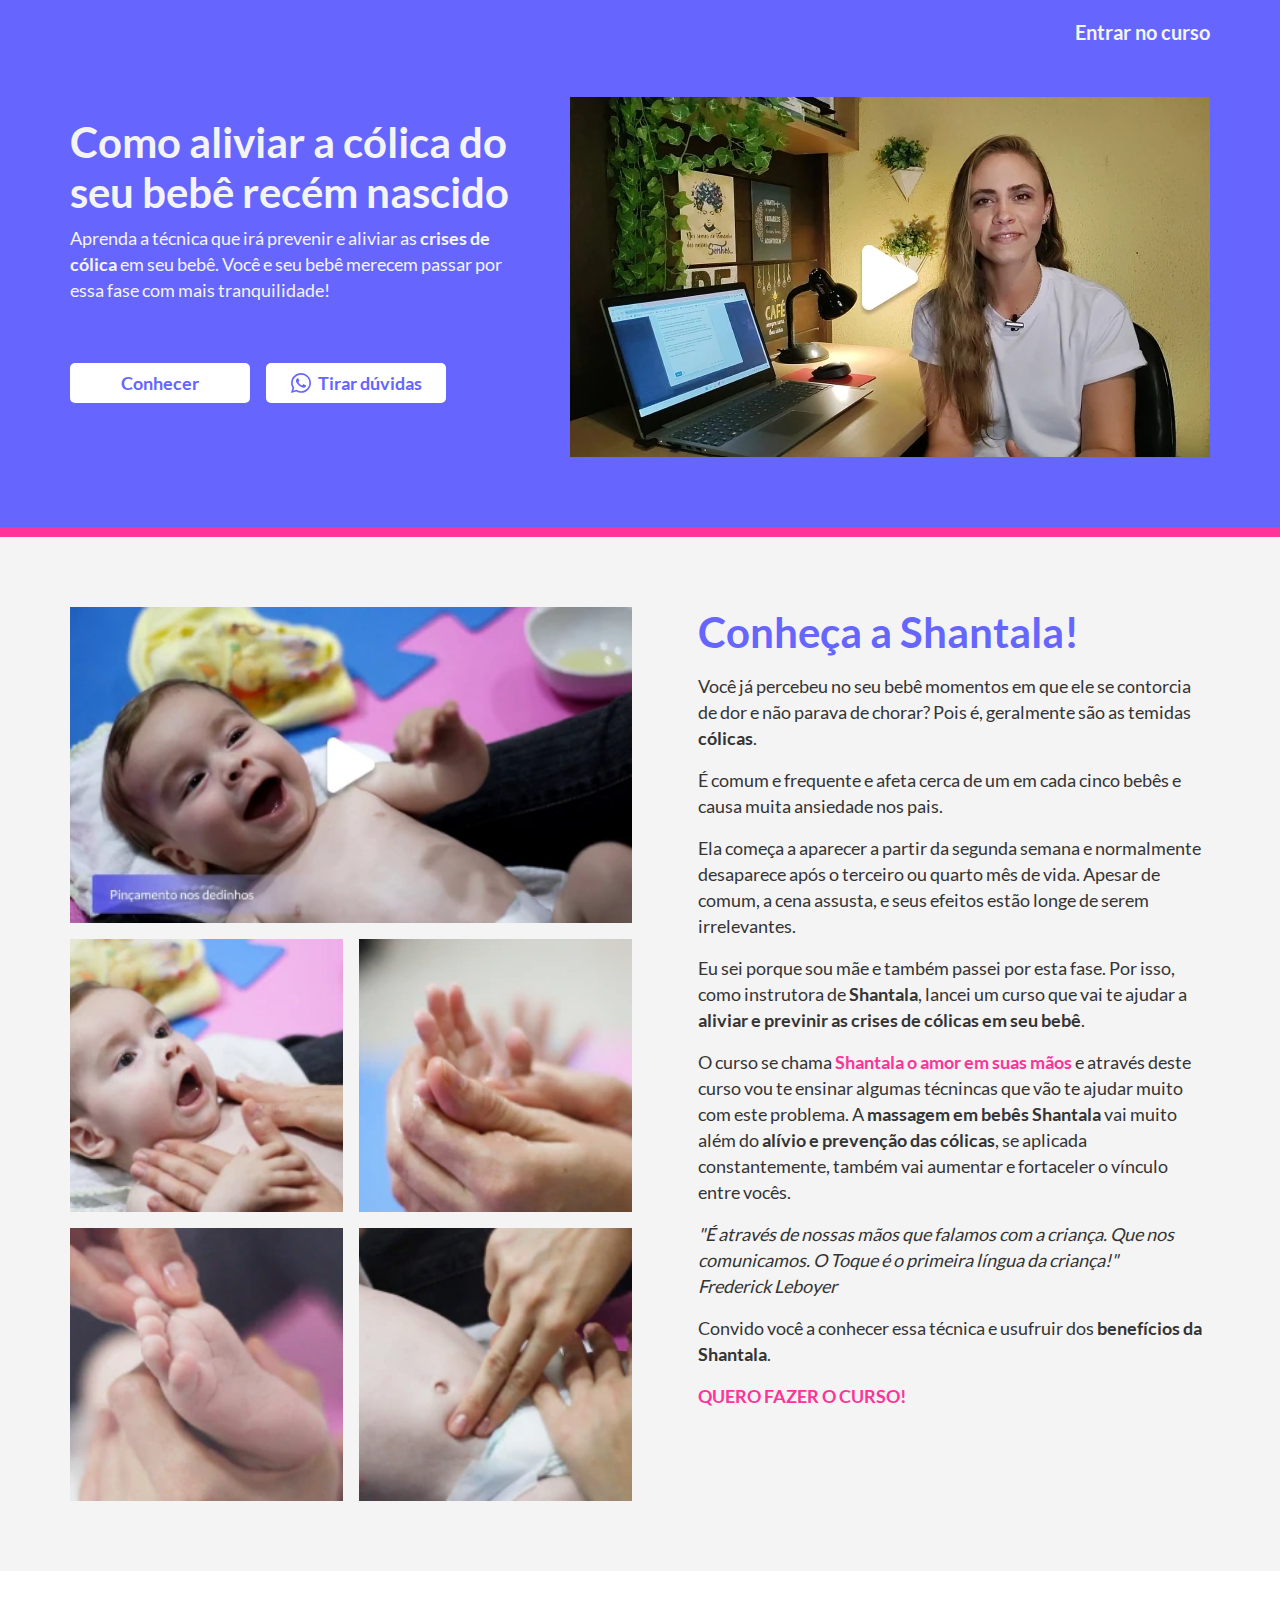
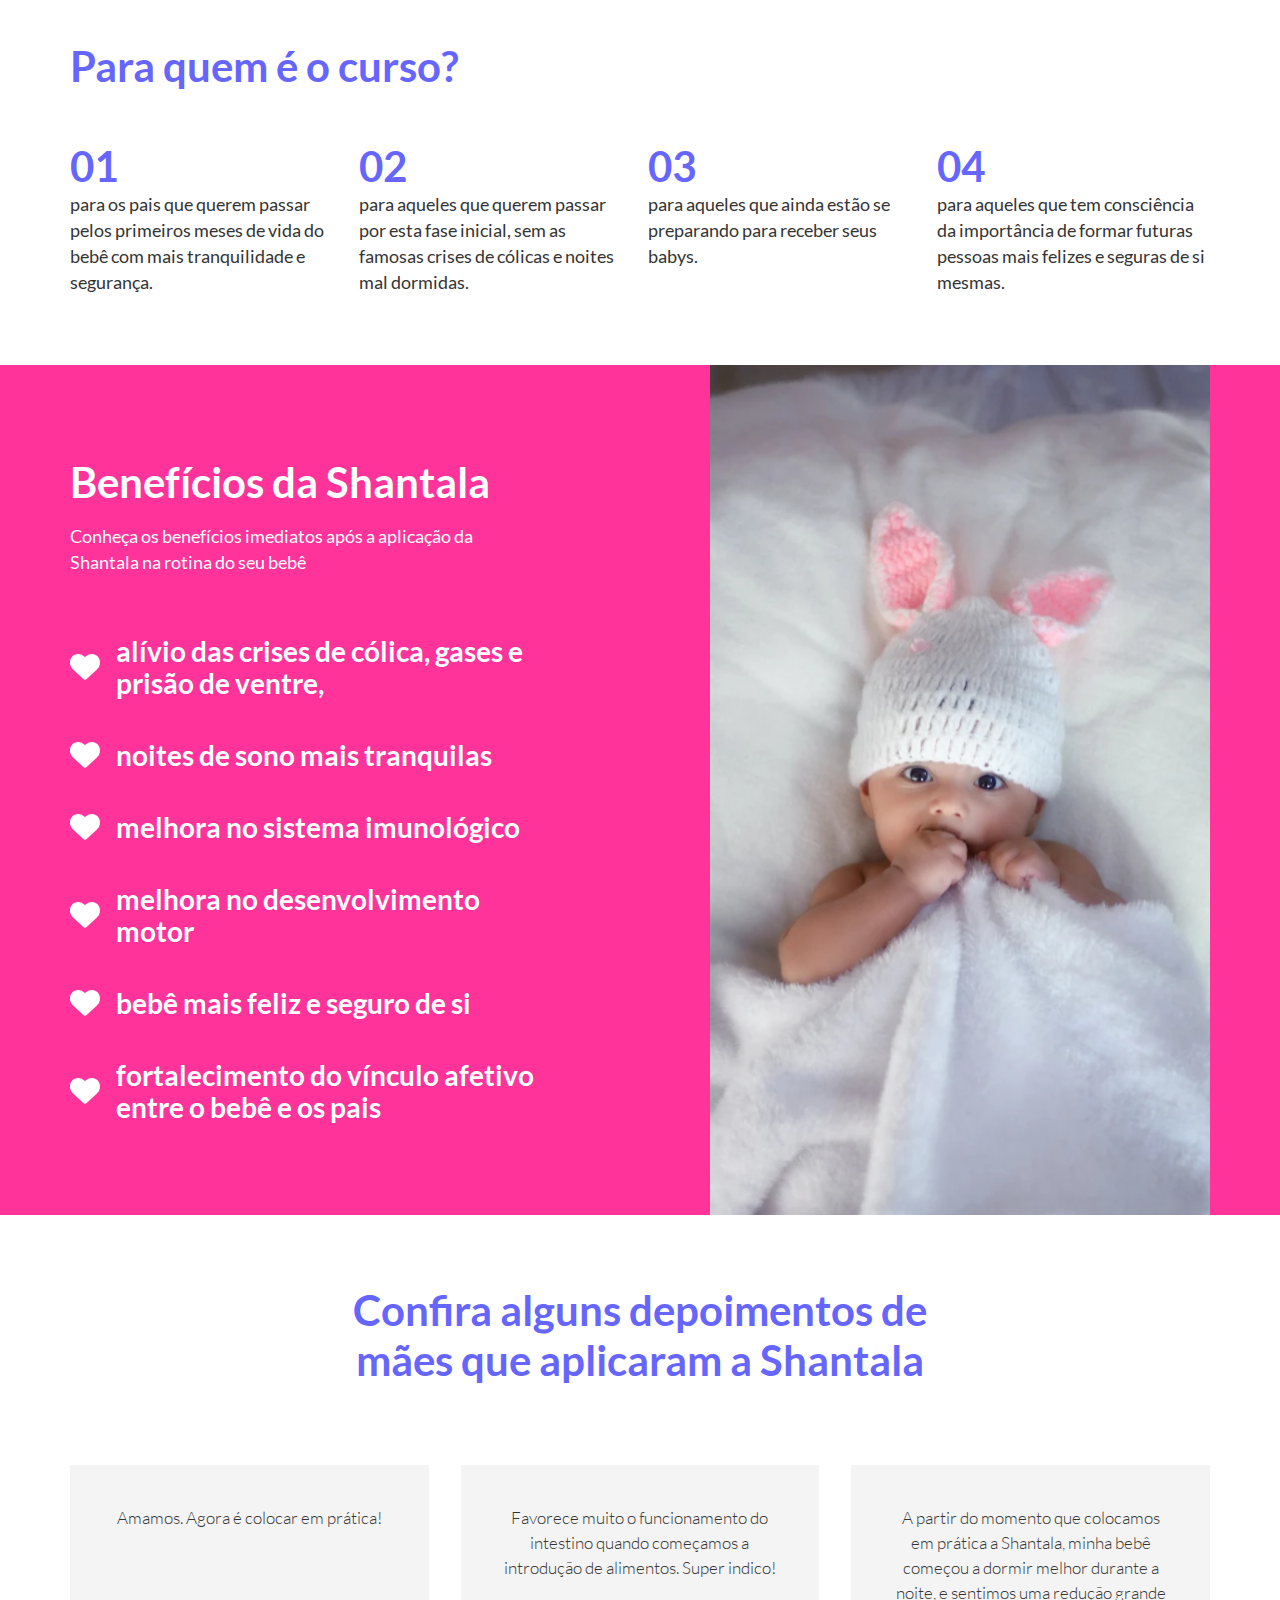
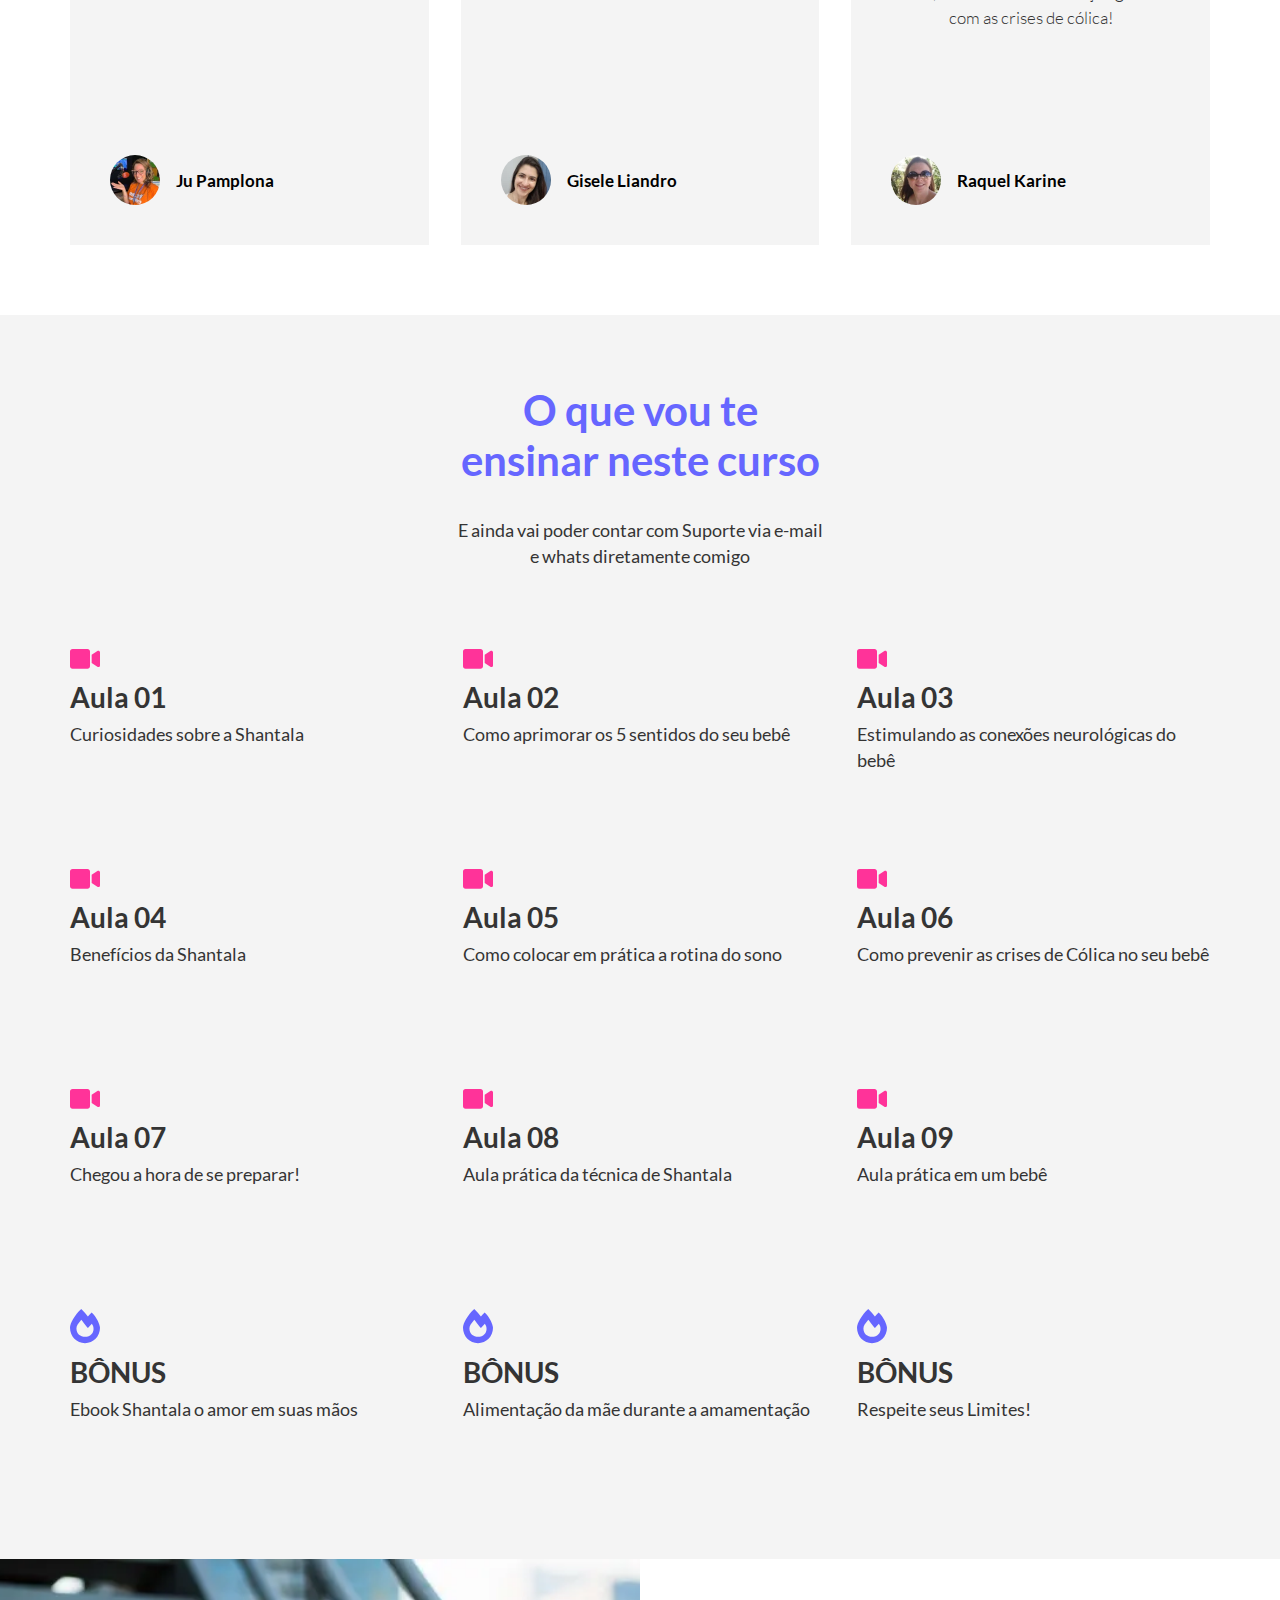
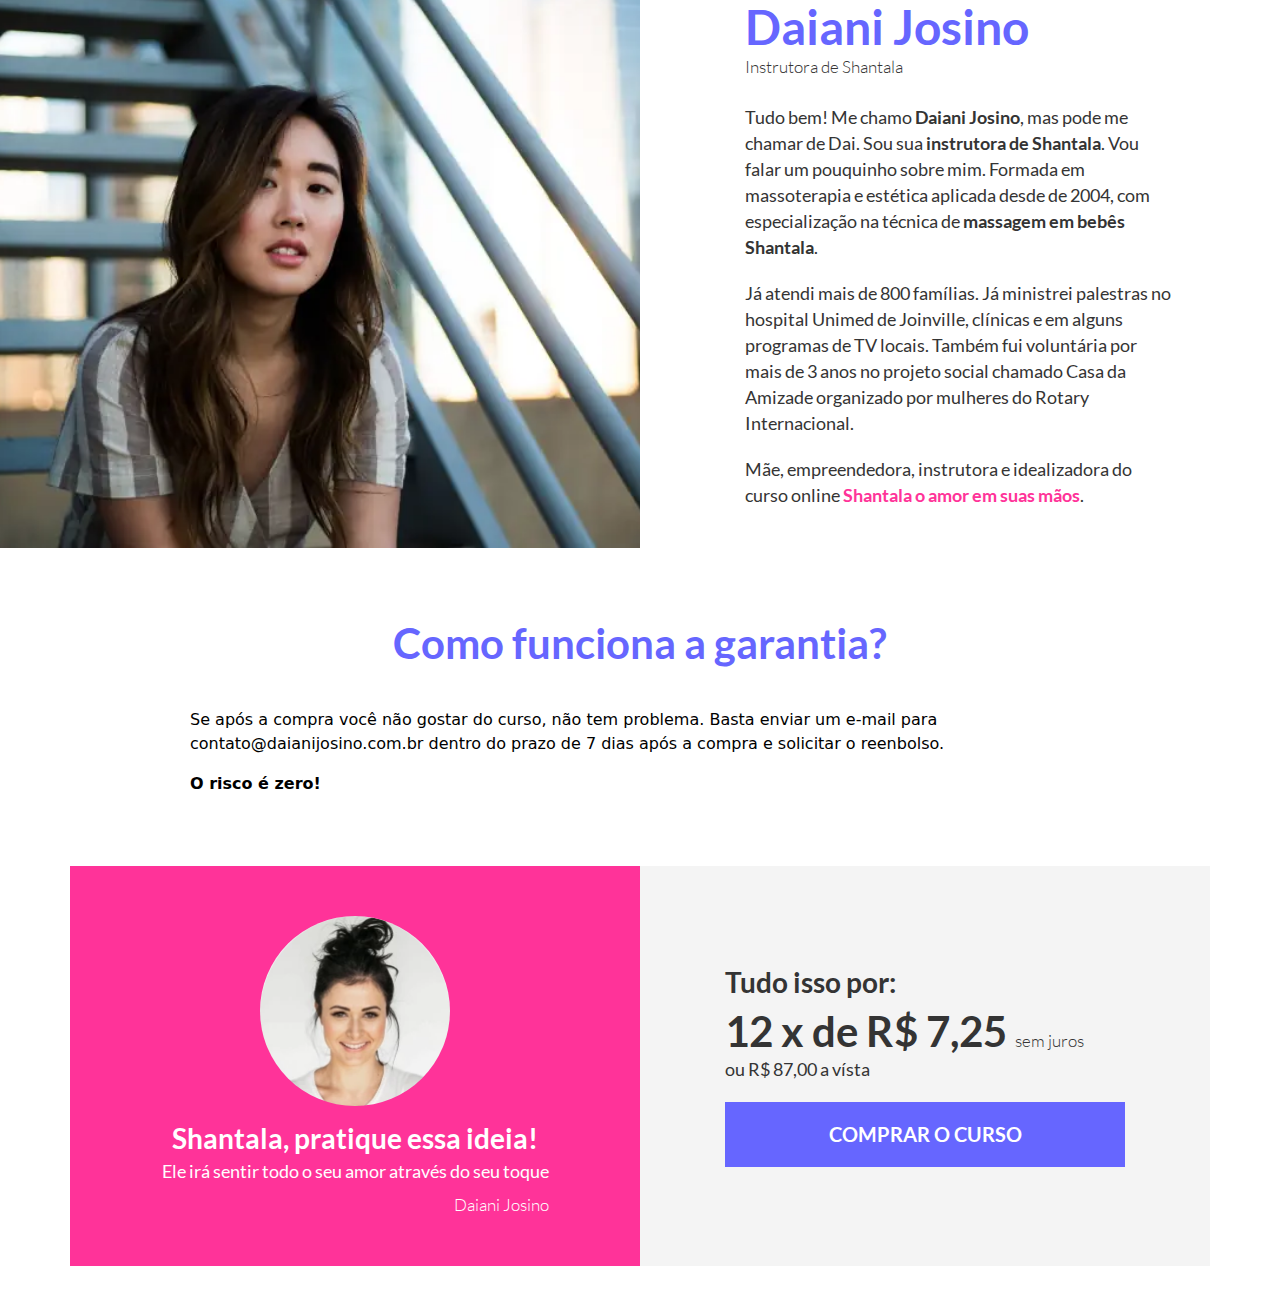
==== commit c42f4963: "Aplicado negrito nas palavras chaves" ====
--- a/src/index.html
+++ b/src/index.html
@@ -57,24 +57,24 @@
 
                     <h1 class="theme-title-02 text-color04 mt-0 lg:mt-5 lg:max-w-[450px]" title="Como aliviar a cólica do bebê">Como aliviar a cólica do seu bebê recém nascido</h1>
                     <p class="theme-text-01 text-color04 mt-2 lg:max-w-[450px]">
-                        Aprenda a técnica que irá prevenir e aliviar as crises de cólica em seu bebê. Você e seu bebê merecem passar por essa fase com mais tranquilidade!
+                        Aprenda a técnica que irá prevenir e aliviar as <b>crises de cólica</b> em seu bebê. Você e seu bebê merecem passar por essa fase com mais tranquilidade!
                     </p>
 
                     <!-- BOTÕES NO DESKTOP -->
-                    <div class="relative hidden lg:flex lg:flex-nowrap lg:flex-row lg:justify-start lg:items-center lg:gap-4 lg:mt-[30px] lg:justify-start xl:mt-[60px]">
-
-                        <a class="theme-btn-01 bg-color06 text-color01" href="#">
+                    <div class="relative hidden lg:flex lg:flex-nowrap lg:flex-row lg:justify-start lg:items-center lg:gap-4 lg:mt-[30px] xl:mt-[60px]">
+
+                        <a class="theme-btn-01 bg-color06 text-color01" href="#conheca-a-shantala">
                             <span>Conhecer</span>
                         </a>
 
 
-                        <a class="theme-btn-01 bg-color06 text-color01" href="https://wa.me/5547999938241">
+                        <a class="theme-btn-01 bg-color06 text-color01" href="https://api.whatsapp.com/send/?phone=5547999938241">
 
                             <svg width="20" height="20" viewBox="0 0 20 20" fill="none" xmlns="http://www.w3.org/2000/svg">
                                 <path fill="#6666FF" d="M17.0045 2.90625C15.1339 1.03125 12.6429 0 9.99554 0C4.53125 0 0.0848214 4.44643 0.0848214 9.91071C0.0848214 11.6562 0.540179 13.3616 1.40625 14.8661L0 20L5.25446 18.6205C6.70089 19.4107 8.33036 19.8259 9.99107 19.8259H9.99554C15.4554 19.8259 20 15.3795 20 9.91518C20 7.26786 18.875 4.78125 17.0045 2.90625ZM9.99554 18.1563C8.51339 18.1563 7.0625 17.7589 5.79911 17.0089L5.5 16.8304L2.38393 17.6473L3.21429 14.6071L3.01786 14.2946C2.19196 12.9821 1.75893 11.4688 1.75893 9.91071C1.75893 5.37054 5.45536 1.67411 10 1.67411C12.2009 1.67411 14.2679 2.53125 15.8214 4.08929C17.375 5.64732 18.3304 7.71429 18.3259 9.91518C18.3259 14.4598 14.5357 18.1563 9.99554 18.1563ZM14.5134 11.9866C14.2679 11.8616 13.0491 11.2634 12.8214 11.183C12.5938 11.0982 12.4286 11.058 12.2634 11.308C12.0982 11.558 11.625 12.1116 11.4777 12.2813C11.3348 12.4464 11.1875 12.4688 10.942 12.3438C9.48661 11.6161 8.53125 11.0446 7.57143 9.39732C7.31696 8.95982 7.82589 8.99107 8.29911 8.04464C8.37946 7.87946 8.33929 7.73661 8.27679 7.61161C8.21429 7.48661 7.71875 6.26786 7.51339 5.77232C7.3125 5.29018 7.10714 5.35714 6.95536 5.34821C6.8125 5.33929 6.64732 5.33929 6.48214 5.33929C6.31696 5.33929 6.04911 5.40179 5.82143 5.64732C5.59375 5.89732 4.95536 6.49554 4.95536 7.71429C4.95536 8.93304 5.84375 10.1116 5.96429 10.2768C6.08929 10.442 7.70982 12.942 10.1964 14.0179C11.7679 14.6964 12.3839 14.7545 13.1696 14.6384C13.6473 14.567 14.6339 14.0402 14.8393 13.4598C15.0446 12.8795 15.0446 12.3839 14.9821 12.2813C14.9241 12.1696 14.7589 12.1071 14.5134 11.9866Z" />
                             </svg>
 
-                            <span>Fale comigo</span>
+                            <span>Tirar dúvidas</span>
                         </a>
 
                     </div>
@@ -111,7 +111,7 @@
         </header>
 
         <!-- Conheça a Shantala -->
-        <section class="theme-section bg-color04">
+        <section id="conheca-a-shantala" class="theme-section bg-color04">
 
             <div class="container w-full max-w-screen-xl flex flex-col items-start lg:flex lg:flex-row lg:flex-nowrap gap-4">
 
@@ -140,7 +140,7 @@
 
                     <div class="theme-text-01 text-color03 flex flex-col gap-4">
 
-                        <p>Você já percebeu no seu bebê momentos em que ele se contorcia de dor e não parava de chorar? Pois é, geralmente são as temidas cólicas.</p>
+                        <p>Você já percebeu no seu bebê momentos em que ele se contorcia de dor e não parava de chorar? Pois é, geralmente são as temidas <b>cólicas</b>.</p>
 
                         <p>É comum e frequente e afeta cerca de um em cada cinco bebês e causa muita ansiedade nos pais.</p>
 
@@ -150,13 +150,13 @@
                         </p>
 
                         <p>
-                            Eu sei porque sou mãe e também passei por esta fase. Por isso, como instrutora de Shantala, 
-                            lancei um curso que vai te ajudar a alivia e previnir as crises de cólicas em seu bebê.
+                            Eu sei porque sou mãe e também passei por esta fase. Por isso, como instrutora de <b>Shantala</b>, 
+                            lancei um curso que vai te ajudar a <b>aliviar e previnir as crises de cólicas em seu bebê</b>.
                         </p>
 
                         <p>
                             O curso se chama <b class="text-color02">Shantala o amor em suas mãos</b> e através deste curso vou te ensinar algumas técnincas que vão te ajudar muito com este problema.
-                            A massagem em bebês Shantala vai muito além do alívio e prevenção das cólicas, se aplicada constantemente, também vai aumentar e fortaceler o vínculo entre vocês.
+                            A <b>massagem em bebês Shantala</b> vai muito além do <b>alívio e prevenção das cólicas</b>, se aplicada constantemente, também vai aumentar e fortaceler o vínculo entre vocês.
                         </p>
 
                         <cite>
@@ -166,7 +166,7 @@
                         </cite>
 
                         <p>
-                            Convido você a conhecer essa técnica e usufruir dos benefícios da Shantala.
+                            Convido você a conhecer essa técnica e usufruir dos <b>benefícios da Shantala</b>.
                         </p>
 
                         <p>
@@ -551,8 +551,8 @@
                     
                     <div class="flex flex-col gap-5 mt-6">
                         <p class="theme-text-01 text-color03">
-                            Tudo bem! Me chamo Daiani Josino, mas pode me chamar de Dai. Sou sua instrutora de Shantala. Vou falar um pouquinho sobre mim.
-                            Formada em massoterapia e estética aplicada desde de 2004, com especialização na técnica de massagem em bebês Shantala.
+                            Tudo bem! Me chamo <b>Daiani Josino</b>, mas pode me chamar de Dai. Sou sua <b>instrutora de Shantala</b>. Vou falar um pouquinho sobre mim.
+                            Formada em massoterapia e estética aplicada desde de 2004, com especialização na técnica de <b>massagem em bebês Shantala</b>.
                         </p>
     
                         <p class="theme-text-01 text-color03">
@@ -625,42 +625,7 @@
 
 
         <!-- scripts -->
-        <script>
-
-            function playVideo(selector_video, selector_button, video_id, player)
-            {
-                let video = document.querySelector(selector_video)
-                let video_click = document.querySelector(selector_button)
-                let vimeo, youtube, src
-
-
-                video_click.addEventListener('click', function(e) {
-                    e.preventDefault()
-
-                    vimeo = `<iframe class="w-full aspect-video" src="https://player.vimeo.com/video/${video_id}?h=bc18484ce9&autoplay=1&color=6666FF&title=0&byline=0&portrait=0" frameborder="0" allow="autoplay; fullscreen; picture-in-picture" allowfullscreen></iframe>`;
-                    youtube = `<iframe class="w-full aspect-video" src="https://www.youtube.com/embed/${video_id}?autoplay=1&modestbranding=1&rel=0&showinfo=0&controls=2&fs=1" title="" frameborder="0" allow="accelerometer; autoplay; clipboard-write; encrypted-media; gyroscope; picture-in-picture" allowfullscreen></iframe>`
-
-                    if (player === 'youtube') {
-                        src = youtube
-                    } else if (player === 'vimeo') {
-                        src = vimeo
-                    } else {
-                        src = 'Não possível reproduzir o vídeo'
-                    }
-
-                    video.innerHTML = src
-
-
-                })
-            }
-
-            // hcitt97R1Vk
-            // quYodSv0Wr0
-            playVideo('#video-venda', '#video-venda-click', '718436952', 'vimeo')
-            playVideo('#video-conheca-shantala', '#video-conheca-shantala-click', '718436952', 'vimeo')
-
-
-        </script>
+        <script src="asset/js/script.js"></script>
 
     </body>
 </html>--- a/src/asset/css/style.css
+++ b/src/asset/css/style.css
@@ -1,1322 +1 @@
-/*
-! tailwindcss v3.0.24 | MIT License | https://tailwindcss.com
-*/
-
-/*
-1. Prevent padding and border from affecting element width. (https://github.com/mozdevs/cssremedy/issues/4)
-2. Allow adding a border to an element by just adding a border-width. (https://github.com/tailwindcss/tailwindcss/pull/116)
-*/
-
-*,
-::before,
-::after {
-  box-sizing: border-box;
-  /* 1 */
-  border-width: 0;
-  /* 2 */
-  border-style: solid;
-  /* 2 */
-  border-color: currentColor;
-  /* 2 */
-}
-
-::before,
-::after {
-  --tw-content: '';
-}
-
-/*
-1. Use a consistent sensible line-height in all browsers.
-2. Prevent adjustments of font size after orientation changes in iOS.
-3. Use a more readable tab size.
-4. Use the user's configured `sans` font-family by default.
-*/
-
-html {
-  line-height: 1.5;
-  /* 1 */
-  -webkit-text-size-adjust: 100%;
-  /* 2 */
-  -moz-tab-size: 4;
-  /* 3 */
-  -o-tab-size: 4;
-     tab-size: 4;
-  /* 3 */
-  font-family: ui-sans-serif, system-ui, -apple-system, BlinkMacSystemFont, "Segoe UI", Roboto, "Helvetica Neue", Arial, "Noto Sans", sans-serif, "Apple Color Emoji", "Segoe UI Emoji", "Segoe UI Symbol", "Noto Color Emoji";
-  /* 4 */
-}
-
-/*
-1. Remove the margin in all browsers.
-2. Inherit line-height from `html` so users can set them as a class directly on the `html` element.
-*/
-
-body {
-  margin: 0;
-  /* 1 */
-  line-height: inherit;
-  /* 2 */
-}
-
-/*
-1. Add the correct height in Firefox.
-2. Correct the inheritance of border color in Firefox. (https://bugzilla.mozilla.org/show_bug.cgi?id=190655)
-3. Ensure horizontal rules are visible by default.
-*/
-
-hr {
-  height: 0;
-  /* 1 */
-  color: inherit;
-  /* 2 */
-  border-top-width: 1px;
-  /* 3 */
-}
-
-/*
-Add the correct text decoration in Chrome, Edge, and Safari.
-*/
-
-abbr:where([title]) {
-  -webkit-text-decoration: underline dotted;
-          text-decoration: underline dotted;
-}
-
-/*
-Remove the default font size and weight for headings.
-*/
-
-h1,
-h2,
-h3,
-h4,
-h5,
-h6 {
-  font-size: inherit;
-  font-weight: inherit;
-}
-
-/*
-Reset links to optimize for opt-in styling instead of opt-out.
-*/
-
-a {
-  color: inherit;
-  text-decoration: inherit;
-}
-
-/*
-Add the correct font weight in Edge and Safari.
-*/
-
-b,
-strong {
-  font-weight: bolder;
-}
-
-/*
-1. Use the user's configured `mono` font family by default.
-2. Correct the odd `em` font sizing in all browsers.
-*/
-
-code,
-kbd,
-samp,
-pre {
-  font-family: ui-monospace, SFMono-Regular, Menlo, Monaco, Consolas, "Liberation Mono", "Courier New", monospace;
-  /* 1 */
-  font-size: 1em;
-  /* 2 */
-}
-
-/*
-Add the correct font size in all browsers.
-*/
-
-small {
-  font-size: 80%;
-}
-
-/*
-Prevent `sub` and `sup` elements from affecting the line height in all browsers.
-*/
-
-sub,
-sup {
-  font-size: 75%;
-  line-height: 0;
-  position: relative;
-  vertical-align: baseline;
-}
-
-sub {
-  bottom: -0.25em;
-}
-
-sup {
-  top: -0.5em;
-}
-
-/*
-1. Remove text indentation from table contents in Chrome and Safari. (https://bugs.chromium.org/p/chromium/issues/detail?id=999088, https://bugs.webkit.org/show_bug.cgi?id=201297)
-2. Correct table border color inheritance in all Chrome and Safari. (https://bugs.chromium.org/p/chromium/issues/detail?id=935729, https://bugs.webkit.org/show_bug.cgi?id=195016)
-3. Remove gaps between table borders by default.
-*/
-
-table {
-  text-indent: 0;
-  /* 1 */
-  border-color: inherit;
-  /* 2 */
-  border-collapse: collapse;
-  /* 3 */
-}
-
-/*
-1. Change the font styles in all browsers.
-2. Remove the margin in Firefox and Safari.
-3. Remove default padding in all browsers.
-*/
-
-button,
-input,
-optgroup,
-select,
-textarea {
-  font-family: inherit;
-  /* 1 */
-  font-size: 100%;
-  /* 1 */
-  line-height: inherit;
-  /* 1 */
-  color: inherit;
-  /* 1 */
-  margin: 0;
-  /* 2 */
-  padding: 0;
-  /* 3 */
-}
-
-/*
-Remove the inheritance of text transform in Edge and Firefox.
-*/
-
-button,
-select {
-  text-transform: none;
-}
-
-/*
-1. Correct the inability to style clickable types in iOS and Safari.
-2. Remove default button styles.
-*/
-
-button,
-[type='button'],
-[type='reset'],
-[type='submit'] {
-  -webkit-appearance: button;
-  /* 1 */
-  background-color: transparent;
-  /* 2 */
-  background-image: none;
-  /* 2 */
-}
-
-/*
-Use the modern Firefox focus style for all focusable elements.
-*/
-
-:-moz-focusring {
-  outline: auto;
-}
-
-/*
-Remove the additional `:invalid` styles in Firefox. (https://github.com/mozilla/gecko-dev/blob/2f9eacd9d3d995c937b4251a5557d95d494c9be1/layout/style/res/forms.css#L728-L737)
-*/
-
-:-moz-ui-invalid {
-  box-shadow: none;
-}
-
-/*
-Add the correct vertical alignment in Chrome and Firefox.
-*/
-
-progress {
-  vertical-align: baseline;
-}
-
-/*
-Correct the cursor style of increment and decrement buttons in Safari.
-*/
-
-::-webkit-inner-spin-button,
-::-webkit-outer-spin-button {
-  height: auto;
-}
-
-/*
-1. Correct the odd appearance in Chrome and Safari.
-2. Correct the outline style in Safari.
-*/
-
-[type='search'] {
-  -webkit-appearance: textfield;
-  /* 1 */
-  outline-offset: -2px;
-  /* 2 */
-}
-
-/*
-Remove the inner padding in Chrome and Safari on macOS.
-*/
-
-::-webkit-search-decoration {
-  -webkit-appearance: none;
-}
-
-/*
-1. Correct the inability to style clickable types in iOS and Safari.
-2. Change font properties to `inherit` in Safari.
-*/
-
-::-webkit-file-upload-button {
-  -webkit-appearance: button;
-  /* 1 */
-  font: inherit;
-  /* 2 */
-}
-
-/*
-Add the correct display in Chrome and Safari.
-*/
-
-summary {
-  display: list-item;
-}
-
-/*
-Removes the default spacing and border for appropriate elements.
-*/
-
-blockquote,
-dl,
-dd,
-h1,
-h2,
-h3,
-h4,
-h5,
-h6,
-hr,
-figure,
-p,
-pre {
-  margin: 0;
-}
-
-fieldset {
-  margin: 0;
-  padding: 0;
-}
-
-legend {
-  padding: 0;
-}
-
-ol,
-ul,
-menu {
-  list-style: none;
-  margin: 0;
-  padding: 0;
-}
-
-/*
-Prevent resizing textareas horizontally by default.
-*/
-
-textarea {
-  resize: vertical;
-}
-
-/*
-1. Reset the default placeholder opacity in Firefox. (https://github.com/tailwindlabs/tailwindcss/issues/3300)
-2. Set the default placeholder color to the user's configured gray 400 color.
-*/
-
-input::-moz-placeholder, textarea::-moz-placeholder {
-  opacity: 1;
-  /* 1 */
-  color: #9ca3af;
-  /* 2 */
-}
-
-input:-ms-input-placeholder, textarea:-ms-input-placeholder {
-  opacity: 1;
-  /* 1 */
-  color: #9ca3af;
-  /* 2 */
-}
-
-input::placeholder,
-textarea::placeholder {
-  opacity: 1;
-  /* 1 */
-  color: #9ca3af;
-  /* 2 */
-}
-
-/*
-Set the default cursor for buttons.
-*/
-
-button,
-[role="button"] {
-  cursor: pointer;
-}
-
-/*
-Make sure disabled buttons don't get the pointer cursor.
-*/
-
-:disabled {
-  cursor: default;
-}
-
-/*
-1. Make replaced elements `display: block` by default. (https://github.com/mozdevs/cssremedy/issues/14)
-2. Add `vertical-align: middle` to align replaced elements more sensibly by default. (https://github.com/jensimmons/cssremedy/issues/14#issuecomment-634934210)
-   This can trigger a poorly considered lint error in some tools but is included by design.
-*/
-
-img,
-svg,
-video,
-canvas,
-audio,
-iframe,
-embed,
-object {
-  display: block;
-  /* 1 */
-  vertical-align: middle;
-  /* 2 */
-}
-
-/*
-Constrain images and videos to the parent width and preserve their intrinsic aspect ratio. (https://github.com/mozdevs/cssremedy/issues/14)
-*/
-
-img,
-video {
-  max-width: 100%;
-  height: auto;
-}
-
-/*
-Ensure the default browser behavior of the `hidden` attribute.
-*/
-
-[hidden] {
-  display: none;
-}
-
-@font-face {
-  font-family: 'lato';
-
-  src: local('lato'), url("../fonts/Lato-Light.ttf");
-
-  font-weight: 300;
-
-  font-display: swap;
-}
-
-@font-face {
-  font-family: 'lato';
-
-  src: local('lato'), url("../fonts/Lato-Regular.ttf");
-
-  font-weight: 400;
-
-  font-display: swap;
-}
-
-@font-face {
-  font-family: 'lato';
-
-  src: local('lato'), url("../fonts/Lato-Bold.ttf");
-
-  font-weight: bold;
-
-  font-display: swap;
-}
-
-*, ::before, ::after {
-  --tw-translate-x: 0;
-  --tw-translate-y: 0;
-  --tw-rotate: 0;
-  --tw-skew-x: 0;
-  --tw-skew-y: 0;
-  --tw-scale-x: 1;
-  --tw-scale-y: 1;
-  --tw-pan-x:  ;
-  --tw-pan-y:  ;
-  --tw-pinch-zoom:  ;
-  --tw-scroll-snap-strictness: proximity;
-  --tw-ordinal:  ;
-  --tw-slashed-zero:  ;
-  --tw-numeric-figure:  ;
-  --tw-numeric-spacing:  ;
-  --tw-numeric-fraction:  ;
-  --tw-ring-inset:  ;
-  --tw-ring-offset-width: 0px;
-  --tw-ring-offset-color: #fff;
-  --tw-ring-color: rgb(59 130 246 / 0.5);
-  --tw-ring-offset-shadow: 0 0 #0000;
-  --tw-ring-shadow: 0 0 #0000;
-  --tw-shadow: 0 0 #0000;
-  --tw-shadow-colored: 0 0 #0000;
-  --tw-blur:  ;
-  --tw-brightness:  ;
-  --tw-contrast:  ;
-  --tw-grayscale:  ;
-  --tw-hue-rotate:  ;
-  --tw-invert:  ;
-  --tw-saturate:  ;
-  --tw-sepia:  ;
-  --tw-drop-shadow:  ;
-  --tw-backdrop-blur:  ;
-  --tw-backdrop-brightness:  ;
-  --tw-backdrop-contrast:  ;
-  --tw-backdrop-grayscale:  ;
-  --tw-backdrop-hue-rotate:  ;
-  --tw-backdrop-invert:  ;
-  --tw-backdrop-opacity:  ;
-  --tw-backdrop-saturate:  ;
-  --tw-backdrop-sepia:  ;
-}
-
-.container {
-  width: 100%;
-  margin-right: auto;
-  margin-left: auto;
-}
-
-@media (min-width: 640px) {
-  .container {
-    max-width: 640px;
-  }
-}
-
-@media (min-width: 768px) {
-  .container {
-    max-width: 768px;
-  }
-}
-
-@media (min-width: 1024px) {
-  .container {
-    max-width: 1024px;
-  }
-}
-
-@media (min-width: 1140px) {
-  .container {
-    max-width: 1140px;
-  }
-}
-
-@media (min-width: 1536px) {
-  .container {
-    max-width: 1536px;
-  }
-}
-
-.theme-title-01 {
-  font-family: lato;
-  font-size: 26px;
-  font-weight: 700;
-  line-height: 33px;
-}
-
-@media (min-width: 640px) {
-  .theme-title-01 {
-    font-size: 30px;
-    line-height: 37px;
-  }
-}
-
-@media (min-width: 768px) {
-  .theme-title-01 {
-    font-size: 34px;
-    line-height: 41px;
-  }
-}
-
-@media (min-width: 1024px) {
-  .theme-title-01 {
-    font-size: 38px;
-    line-height: 55px;
-  }
-}
-
-@media (min-width: 1140px) {
-  .theme-title-01 {
-    font-size: 48px;
-  }
-}
-
-.theme-title-02 {
-  font-family: lato;
-  font-size: 24px;
-  font-weight: 700;
-  line-height: 30px;
-}
-
-@media (min-width: 640px) {
-  .theme-title-02 {
-    font-size: 28px;
-    line-height: 34px;
-  }
-}
-
-@media (min-width: 768px) {
-  .theme-title-02 {
-    font-size: 32px;
-    line-height: 38px;
-  }
-}
-
-@media (min-width: 1024px) {
-  .theme-title-02 {
-    font-size: 36px;
-    line-height: 50px;
-  }
-}
-
-@media (min-width: 1140px) {
-  .theme-title-02 {
-    font-size: 42px;
-  }
-}
-
-.theme-title-03 {
-  font-family: lato;
-  font-size: 18px;
-  font-weight: 700;
-  line-height: 22px;
-}
-
-@media (min-width: 640px) {
-  .theme-title-03 {
-    font-size: 20px;
-    line-height: 24px;
-  }
-}
-
-@media (min-width: 768px) {
-  .theme-title-03 {
-    font-size: 22px;
-    line-height: 26px;
-  }
-}
-
-@media (min-width: 1024px) {
-  .theme-title-03 {
-    font-size: 24px;
-    line-height: 32px;
-  }
-}
-
-@media (min-width: 1140px) {
-  .theme-title-03 {
-    font-size: 28px;
-  }
-}
-
-.theme-title-04 {
-  font-family: lato;
-  font-size: 16px;
-  font-weight: 700;
-  line-height: 20px;
-}
-
-@media (min-width: 640px) {
-  .theme-title-04 {
-    font-size: 16px;
-    line-height: 20px;
-  }
-}
-
-@media (min-width: 768px) {
-  .theme-title-04 {
-    font-size: 17px;
-    line-height: 21px;
-  }
-}
-
-@media (min-width: 1024px) {
-  .theme-title-04 {
-    font-size: 18px;
-    line-height: 24px;
-  }
-}
-
-@media (min-width: 1140px) {
-  .theme-title-04 {
-    font-size: 20px;
-  }
-}
-
-.theme-text-01 {
-  font-family: lato;
-  font-size: 16px;
-  font-weight: 400;
-  line-height: 24px;
-}
-
-@media (min-width: 768px) {
-  .theme-text-01 {
-    font-size: 17px;
-    line-height: 25px;
-  }
-}
-
-@media (min-width: 1024px) {
-  .theme-text-01 {
-    font-size: 18px;
-    line-height: 26px;
-  }
-}
-
-.theme-text-02 {
-  font-family: lato;
-  font-size: 16px;
-  font-weight: 300;
-  line-height: 24px;
-}
-
-@media (min-width: 768px) {
-  .theme-text-02 {
-    font-size: 16px;
-    line-height: 24px;
-  }
-}
-
-@media (min-width: 1024px) {
-  .theme-text-02 {
-    font-size: 17px;
-    line-height: 25px;
-  }
-}
-
-.theme-section {
-  padding-top: 30px;
-  padding-bottom: 30px;
-  padding-left: 20px;
-  padding-right: 20px;
-}
-
-@media (min-width: 768px) {
-  .theme-section {
-    padding: 40px;
-  }
-}
-
-@media (min-width: 1140px) {
-  .theme-section {
-    padding: 0px;
-    padding-top: 70px;
-    padding-bottom: 70px;
-  }
-}
-
-.theme-btn-01 {
-  position: relative;
-  display: flex;
-  height: 40px;
-  width: -webkit-fit-content;
-  width: -moz-fit-content;
-  width: fit-content;
-  min-width: 180px;
-  flex-direction: row;
-  flex-wrap: nowrap;
-  align-items: center;
-  justify-content: center;
-  border-radius: 5px;
-  font-family: lato;
-  font-size: 18px;
-  font-weight: 700;
-  line-height: 26px;
-}
-
-.theme-btn-01 svg {
-  margin-right: 7px;
-}
-
-.relative {
-  position: relative;
-}
-
-.order-2 {
-  order: 2;
-}
-
-.order-1 {
-  order: 1;
-}
-
-.col-span-2 {
-  grid-column: span 2 / span 2;
-}
-
-.my-5 {
-  margin-top: 1.25rem;
-  margin-bottom: 1.25rem;
-}
-
-.mx-auto {
-  margin-left: auto;
-  margin-right: auto;
-}
-
-.mb-\[50px\] {
-  margin-bottom: 50px;
-}
-
-.mt-0 {
-  margin-top: 0px;
-}
-
-.mt-2 {
-  margin-top: 0.5rem;
-}
-
-.mt-\[30px\] {
-  margin-top: 30px;
-}
-
-.mb-4 {
-  margin-bottom: 1rem;
-}
-
-.mt-\[50px\] {
-  margin-top: 50px;
-}
-
-.mt-4 {
-  margin-top: 1rem;
-}
-
-.mt-\[60px\] {
-  margin-top: 60px;
-}
-
-.mr-4 {
-  margin-right: 1rem;
-}
-
-.mt-10 {
-  margin-top: 2.5rem;
-}
-
-.mt-8 {
-  margin-top: 2rem;
-}
-
-.mt-20 {
-  margin-top: 5rem;
-}
-
-.mt-3 {
-  margin-top: 0.75rem;
-}
-
-.mt-6 {
-  margin-top: 1.5rem;
-}
-
-.mb-10 {
-  margin-bottom: 2.5rem;
-}
-
-.mt-1 {
-  margin-top: 0.25rem;
-}
-
-.mt-5 {
-  margin-top: 1.25rem;
-}
-
-.block {
-  display: block;
-}
-
-.flex {
-  display: flex;
-}
-
-.grid {
-  display: grid;
-}
-
-.hidden {
-  display: none;
-}
-
-.aspect-video {
-  aspect-ratio: 16 / 9;
-}
-
-.h-auto {
-  height: auto;
-}
-
-.h-\[50px\] {
-  height: 50px;
-}
-
-.h-\[190px\] {
-  height: 190px;
-}
-
-.h-\[65px\] {
-  height: 65px;
-}
-
-.min-h-\[180px\] {
-  min-height: 180px;
-}
-
-.min-h-\[300px\] {
-  min-height: 300px;
-}
-
-.w-full {
-  width: 100%;
-}
-
-.w-\[50px\] {
-  width: 50px;
-}
-
-.w-\[190px\] {
-  width: 190px;
-}
-
-.max-w-screen-xl {
-  max-width: 1140px;
-}
-
-.max-w-\[660px\] {
-  max-width: 660px;
-}
-
-.max-w-\[900px\] {
-  max-width: 900px;
-}
-
-.max-w-\[400px\] {
-  max-width: 400px;
-}
-
-.flex-shrink-0 {
-  flex-shrink: 0;
-}
-
-.grid-cols-2 {
-  grid-template-columns: repeat(2, minmax(0, 1fr));
-}
-
-.grid-cols-1 {
-  grid-template-columns: repeat(1, minmax(0, 1fr));
-}
-
-.flex-row {
-  flex-direction: row;
-}
-
-.flex-col {
-  flex-direction: column;
-}
-
-.flex-nowrap {
-  flex-wrap: nowrap;
-}
-
-.items-start {
-  align-items: flex-start;
-}
-
-.items-center {
-  align-items: center;
-}
-
-.justify-start {
-  justify-content: flex-start;
-}
-
-.justify-center {
-  justify-content: center;
-}
-
-.justify-between {
-  justify-content: space-between;
-}
-
-.gap-4 {
-  gap: 1rem;
-}
-
-.gap-10 {
-  gap: 2.5rem;
-}
-
-.gap-8 {
-  gap: 2rem;
-}
-
-.gap-6 {
-  gap: 1.5rem;
-}
-
-.gap-5 {
-  gap: 1.25rem;
-}
-
-.rounded-full {
-  border-radius: 9999px;
-}
-
-.border-b-\[10px\] {
-  border-bottom-width: 10px;
-}
-
-.border-color02 {
-  --tw-border-opacity: 1;
-  border-color: rgb(255 51 153 / var(--tw-border-opacity));
-}
-
-.bg-color01 {
-  --tw-bg-opacity: 1;
-  background-color: rgb(102 102 255 / var(--tw-bg-opacity));
-}
-
-.bg-color06 {
-  --tw-bg-opacity: 1;
-  background-color: rgb(255 255 255 / var(--tw-bg-opacity));
-}
-
-.bg-color03 {
-  --tw-bg-opacity: 1;
-  background-color: rgb(52 52 52 / var(--tw-bg-opacity));
-}
-
-.bg-color04 {
-  --tw-bg-opacity: 1;
-  background-color: rgb(244 244 244 / var(--tw-bg-opacity));
-}
-
-.bg-color02 {
-  --tw-bg-opacity: 1;
-  background-color: rgb(255 51 153 / var(--tw-bg-opacity));
-}
-
-.bg-\[url\(\'\.\.\/img\/beneficios-da-shantala\.webp\'\)\] {
-  background-image: url('../img/beneficios-da-shantala.webp');
-}
-
-.bg-\[url\(\'\.\.\/img\/ju-pamplona\.webp\'\)\] {
-  background-image: url('../img/ju-pamplona.webp');
-}
-
-.bg-\[url\(\'\.\.\/img\/gisele\.webp\'\)\] {
-  background-image: url('../img/gisele.webp');
-}
-
-.bg-\[url\(\'\.\.\/img\/raquel\.webp\'\)\] {
-  background-image: url('../img/raquel.webp');
-}
-
-.bg-\[url\(\'\.\.\/img\/sample-img-bio\.webp\'\)\] {
-  background-image: url('../img/sample-img-bio.webp');
-}
-
-.bg-\[url\(\'\.\.\/img\/sample-profile-large\.webp\'\)\] {
-  background-image: url('../img/sample-profile-large.webp');
-}
-
-.bg-cover {
-  background-size: cover;
-}
-
-.bg-top {
-  background-position: top;
-}
-
-.bg-no-repeat {
-  background-repeat: no-repeat;
-}
-
-.p-10 {
-  padding: 2.5rem;
-}
-
-.p-12 {
-  padding: 3rem;
-}
-
-.p-4 {
-  padding: 1rem;
-}
-
-.px-\[20px\] {
-  padding-left: 20px;
-  padding-right: 20px;
-}
-
-.py-\[30px\] {
-  padding-top: 30px;
-  padding-bottom: 30px;
-}
-
-.pt-\[20px\] {
-  padding-top: 20px;
-}
-
-.text-center {
-  text-align: center;
-}
-
-.text-right {
-  text-align: right;
-}
-
-.font-bold {
-  font-weight: 700;
-}
-
-.uppercase {
-  text-transform: uppercase;
-}
-
-.text-color04 {
-  --tw-text-opacity: 1;
-  color: rgb(244 244 244 / var(--tw-text-opacity));
-}
-
-.text-color01 {
-  --tw-text-opacity: 1;
-  color: rgb(102 102 255 / var(--tw-text-opacity));
-}
-
-.text-color03 {
-  --tw-text-opacity: 1;
-  color: rgb(52 52 52 / var(--tw-text-opacity));
-}
-
-.text-color02 {
-  --tw-text-opacity: 1;
-  color: rgb(255 51 153 / var(--tw-text-opacity));
-}
-
-.text-color06 {
-  --tw-text-opacity: 1;
-  color: rgb(255 255 255 / var(--tw-text-opacity));
-}
-
-@media (min-width: 768px) {
-  .md\:col-span-4 {
-    grid-column: span 4 / span 4;
-  }
-
-  .md\:col-span-2 {
-    grid-column: span 2 / span 2;
-  }
-
-  .md\:mx-auto {
-    margin-left: auto;
-    margin-right: auto;
-  }
-
-  .md\:flex {
-    display: flex;
-  }
-
-  .md\:min-h-\[450px\] {
-    min-height: 450px;
-  }
-
-  .md\:max-w-\[375px\] {
-    max-width: 375px;
-  }
-
-  .md\:grid-cols-4 {
-    grid-template-columns: repeat(4, minmax(0, 1fr));
-  }
-
-  .md\:grid-cols-2 {
-    grid-template-columns: repeat(2, minmax(0, 1fr));
-  }
-
-  .md\:flex-row {
-    flex-direction: row;
-  }
-
-  .md\:p-4 {
-    padding: 1rem;
-  }
-}
-
-@media (min-width: 1024px) {
-  .lg\:order-1 {
-    order: 1;
-  }
-
-  .lg\:order-2 {
-    order: 2;
-  }
-
-  .lg\:col-span-2 {
-    grid-column: span 2 / span 2;
-  }
-
-  .lg\:col-span-1 {
-    grid-column: span 1 / span 1;
-  }
-
-  .lg\:my-0 {
-    margin-top: 0px;
-    margin-bottom: 0px;
-  }
-
-  .lg\:mt-5 {
-    margin-top: 1.25rem;
-  }
-
-  .lg\:mt-\[30px\] {
-    margin-top: 30px;
-  }
-
-  .lg\:mt-20 {
-    margin-top: 5rem;
-  }
-
-  .lg\:flex {
-    display: flex;
-  }
-
-  .lg\:hidden {
-    display: none;
-  }
-
-  .lg\:min-h-\[380px\] {
-    min-height: 380px;
-  }
-
-  .lg\:min-h-\[500px\] {
-    min-height: 500px;
-  }
-
-  .lg\:min-h-\[400px\] {
-    min-height: 400px;
-  }
-
-  .lg\:w-1\/2 {
-    width: 50%;
-  }
-
-  .lg\:max-w-\[450px\] {
-    max-width: 450px;
-  }
-
-  .lg\:max-w-\[470px\] {
-    max-width: 470px;
-  }
-
-  .lg\:grid-cols-2 {
-    grid-template-columns: repeat(2, minmax(0, 1fr));
-  }
-
-  .lg\:grid-cols-4 {
-    grid-template-columns: repeat(4, minmax(0, 1fr));
-  }
-
-  .lg\:grid-cols-3 {
-    grid-template-columns: repeat(3, minmax(0, 1fr));
-  }
-
-  .lg\:flex-row {
-    flex-direction: row;
-  }
-
-  .lg\:flex-nowrap {
-    flex-wrap: nowrap;
-  }
-
-  .lg\:items-center {
-    align-items: center;
-  }
-
-  .lg\:justify-start {
-    justify-content: flex-start;
-  }
-
-  .lg\:justify-end {
-    justify-content: flex-end;
-  }
-
-  .lg\:gap-4 {
-    gap: 1rem;
-  }
-
-  .lg\:gap-10 {
-    gap: 2.5rem;
-  }
-
-  .lg\:p-0 {
-    padding: 0px;
-  }
-}
-
-@media (min-width: 1140px) {
-  .xl\:mt-\[60px\] {
-    margin-top: 60px;
-  }
-
-  .xl\:min-h-\[850px\] {
-    min-height: 850px;
-  }
-
-  .xl\:w-\[640px\] {
-    width: 640px;
-  }
-
-  .xl\:w-\[500px\] {
-    width: 500px;
-  }
-
-  .xl\:max-w-\[430px\] {
-    max-width: 430px;
-  }
-
-  .xl\:flex-shrink-0 {
-    flex-shrink: 0;
-  }
-
-  .xl\:p-0 {
-    padding: 0px;
-  }
-
-  .xl\:pl-\[50px\] {
-    padding-left: 50px;
-  }
-}
-
-@media (min-width: 1536px) {
-  .\32xl\:min-h-\[600px\] {
-    min-height: 600px;
-  }
-}+/*! tailwindcss v3.0.24 | MIT License | https://tailwindcss.com*/*,:after,:before{box-sizing:border-box;border:0 solid}:after,:before{--tw-content:""}html{line-height:1.5;-webkit-text-size-adjust:100%;-moz-tab-size:4;-o-tab-size:4;tab-size:4;font-family:ui-sans-serif,system-ui,-apple-system,BlinkMacSystemFont,Segoe UI,Roboto,Helvetica Neue,Arial,Noto Sans,sans-serif,Apple Color Emoji,Segoe UI Emoji,Segoe UI Symbol,Noto Color Emoji}body{margin:0;line-height:inherit}hr{height:0;color:inherit;border-top-width:1px}abbr:where([title]){-webkit-text-decoration:underline dotted;text-decoration:underline dotted}h1,h2,h3,h4,h5,h6{font-size:inherit;font-weight:inherit}a{color:inherit;text-decoration:inherit}b,strong{font-weight:bolder}code,kbd,pre,samp{font-family:ui-monospace,SFMono-Regular,Menlo,Monaco,Consolas,Liberation Mono,Courier New,monospace;font-size:1em}small{font-size:80%}sub,sup{font-size:75%;line-height:0;position:relative;vertical-align:initial}sub{bottom:-.25em}sup{top:-.5em}table{text-indent:0;border-color:inherit;border-collapse:collapse}button,input,optgroup,select,textarea{font-family:inherit;font-size:100%;line-height:inherit;color:inherit;margin:0;padding:0}button,select{text-transform:none}[type=button],[type=reset],[type=submit],button{-webkit-appearance:button;background-color:initial;background-image:none}:-moz-focusring{outline:auto}:-moz-ui-invalid{box-shadow:none}progress{vertical-align:initial}::-webkit-inner-spin-button,::-webkit-outer-spin-button{height:auto}[type=search]{-webkit-appearance:textfield;outline-offset:-2px}::-webkit-search-decoration{-webkit-appearance:none}::-webkit-file-upload-button{-webkit-appearance:button;font:inherit}summary{display:list-item}blockquote,dd,dl,figure,h1,h2,h3,h4,h5,h6,hr,p,pre{margin:0}fieldset{margin:0}fieldset,legend{padding:0}menu,ol,ul{list-style:none;margin:0;padding:0}textarea{resize:vertical}input::-moz-placeholder,textarea::-moz-placeholder{opacity:1;color:#9ca3af}input:-ms-input-placeholder,textarea:-ms-input-placeholder{opacity:1;color:#9ca3af}input::placeholder,textarea::placeholder{opacity:1;color:#9ca3af}[role=button],button{cursor:pointer}:disabled{cursor:default}audio,canvas,embed,iframe,img,object,svg,video{display:block;vertical-align:middle}img,video{max-width:100%;height:auto}[hidden]{display:none}@font-face{font-family:lato;src:local("lato"),url(../fonts/Lato-Light.ttf);font-weight:300;font-display:swap}@font-face{font-family:lato;src:local("lato"),url(../fonts/Lato-Regular.ttf);font-weight:400;font-display:swap}@font-face{font-family:lato;src:local("lato"),url(../fonts/Lato-Bold.ttf);font-weight:700;font-display:swap}*,:after,:before{--tw-translate-x:0;--tw-translate-y:0;--tw-rotate:0;--tw-skew-x:0;--tw-skew-y:0;--tw-scale-x:1;--tw-scale-y:1;--tw-pan-x: ;--tw-pan-y: ;--tw-pinch-zoom: ;--tw-scroll-snap-strictness:proximity;--tw-ordinal: ;--tw-slashed-zero: ;--tw-numeric-figure: ;--tw-numeric-spacing: ;--tw-numeric-fraction: ;--tw-ring-inset: ;--tw-ring-offset-width:0px;--tw-ring-offset-color:#fff;--tw-ring-color:#3b82f680;--tw-ring-offset-shadow:0 0 #0000;--tw-ring-shadow:0 0 #0000;--tw-shadow:0 0 #0000;--tw-shadow-colored:0 0 #0000;--tw-blur: ;--tw-brightness: ;--tw-contrast: ;--tw-grayscale: ;--tw-hue-rotate: ;--tw-invert: ;--tw-saturate: ;--tw-sepia: ;--tw-drop-shadow: ;--tw-backdrop-blur: ;--tw-backdrop-brightness: ;--tw-backdrop-contrast: ;--tw-backdrop-grayscale: ;--tw-backdrop-hue-rotate: ;--tw-backdrop-invert: ;--tw-backdrop-opacity: ;--tw-backdrop-saturate: ;--tw-backdrop-sepia: }.container{width:100%;margin-right:auto;margin-left:auto}@media (min-width:640px){.container{max-width:640px}}@media (min-width:768px){.container{max-width:768px}}@media (min-width:1024px){.container{max-width:1024px}}@media (min-width:1140px){.container{max-width:1140px}}@media (min-width:1536px){.container{max-width:1536px}}.theme-title-01{font-family:lato;font-size:26px;font-weight:700;line-height:33px}@media (min-width:640px){.theme-title-01{font-size:30px;line-height:37px}}@media (min-width:768px){.theme-title-01{font-size:34px;line-height:41px}}@media (min-width:1024px){.theme-title-01{font-size:38px;line-height:55px}}@media (min-width:1140px){.theme-title-01{font-size:48px}}.theme-title-02{font-family:lato;font-size:24px;font-weight:700;line-height:30px}@media (min-width:640px){.theme-title-02{font-size:28px;line-height:34px}}@media (min-width:768px){.theme-title-02{font-size:32px;line-height:38px}}@media (min-width:1024px){.theme-title-02{font-size:36px;line-height:50px}}@media (min-width:1140px){.theme-title-02{font-size:42px}}.theme-title-03{font-family:lato;font-size:18px;font-weight:700;line-height:22px}@media (min-width:640px){.theme-title-03{font-size:20px;line-height:24px}}@media (min-width:768px){.theme-title-03{font-size:22px;line-height:26px}}@media (min-width:1024px){.theme-title-03{font-size:24px;line-height:32px}}@media (min-width:1140px){.theme-title-03{font-size:28px}}.theme-title-04{font-family:lato;font-size:16px;font-weight:700;line-height:20px}@media (min-width:640px){.theme-title-04{font-size:16px;line-height:20px}}@media (min-width:768px){.theme-title-04{font-size:17px;line-height:21px}}@media (min-width:1024px){.theme-title-04{font-size:18px;line-height:24px}}@media (min-width:1140px){.theme-title-04{font-size:20px}}.theme-text-01{font-family:lato;font-size:16px;font-weight:400;line-height:24px}@media (min-width:768px){.theme-text-01{font-size:17px;line-height:25px}}@media (min-width:1024px){.theme-text-01{font-size:18px;line-height:26px}}.theme-text-02{font-family:lato;font-size:16px;font-weight:300;line-height:24px}@media (min-width:768px){.theme-text-02{font-size:16px;line-height:24px}}@media (min-width:1024px){.theme-text-02{font-size:17px;line-height:25px}}.theme-section{padding:30px 20px}@media (min-width:768px){.theme-section{padding:40px}}@media (min-width:1140px){.theme-section{padding:70px 0}}.theme-btn-01{position:relative;display:flex;height:40px;width:-webkit-fit-content;width:-moz-fit-content;width:fit-content;min-width:180px;flex-direction:row;flex-wrap:nowrap;align-items:center;justify-content:center;border-radius:5px;font-family:lato;font-size:18px;font-weight:700;line-height:26px}.theme-btn-01 svg{margin-right:7px}.relative{position:relative}.order-2{order:2}.order-1{order:1}.col-span-2{grid-column:span 2/span 2}.my-5{margin-top:1.25rem;margin-bottom:1.25rem}.mx-auto{margin-left:auto;margin-right:auto}.mb-\[50px\]{margin-bottom:50px}.mt-0{margin-top:0}.mt-2{margin-top:.5rem}.mt-\[30px\]{margin-top:30px}.mb-4{margin-bottom:1rem}.mt-\[50px\]{margin-top:50px}.mt-4{margin-top:1rem}.mt-\[60px\]{margin-top:60px}.mr-4{margin-right:1rem}.mt-10{margin-top:2.5rem}.mt-8{margin-top:2rem}.mt-20{margin-top:5rem}.mt-3{margin-top:.75rem}.mt-6{margin-top:1.5rem}.mb-10{margin-bottom:2.5rem}.mt-1{margin-top:.25rem}.mt-5{margin-top:1.25rem}.block{display:block}.flex{display:flex}.grid{display:grid}.hidden{display:none}.h-auto{height:auto}.h-\[50px\]{height:50px}.h-\[190px\]{height:190px}.h-\[65px\]{height:65px}.min-h-\[180px\]{min-height:180px}.min-h-\[300px\]{min-height:300px}.w-full{width:100%}.w-\[50px\]{width:50px}.w-\[190px\]{width:190px}.max-w-screen-xl{max-width:1140px}.max-w-\[660px\]{max-width:660px}.max-w-\[900px\]{max-width:900px}.max-w-\[400px\]{max-width:400px}.flex-shrink-0{flex-shrink:0}.grid-cols-2{grid-template-columns:repeat(2,minmax(0,1fr))}.grid-cols-1{grid-template-columns:repeat(1,minmax(0,1fr))}.flex-row{flex-direction:row}.flex-col{flex-direction:column}.flex-nowrap{flex-wrap:nowrap}.items-start{align-items:flex-start}.items-center{align-items:center}.justify-start{justify-content:flex-start}.justify-center{justify-content:center}.justify-between{justify-content:space-between}.gap-4{gap:1rem}.gap-10{gap:2.5rem}.gap-8{gap:2rem}.gap-6{gap:1.5rem}.gap-5{gap:1.25rem}.rounded-full{border-radius:9999px}.border-b-\[10px\]{border-bottom-width:10px}.border-color02{--tw-border-opacity:1;border-color:rgb(255 51 153/var(--tw-border-opacity))}.bg-color01{--tw-bg-opacity:1;background-color:rgb(102 102 255/var(--tw-bg-opacity))}.bg-color06{--tw-bg-opacity:1;background-color:rgb(255 255 255/var(--tw-bg-opacity))}.bg-color03{--tw-bg-opacity:1;background-color:rgb(52 52 52/var(--tw-bg-opacity))}.bg-color04{--tw-bg-opacity:1;background-color:rgb(244 244 244/var(--tw-bg-opacity))}.bg-color02{--tw-bg-opacity:1;background-color:rgb(255 51 153/var(--tw-bg-opacity))}.bg-\[url\(\'\.\.\/img\/beneficios-da-shantala\.webp\'\)\]{background-image:url(../img/beneficios-da-shantala.webp)}.bg-\[url\(\'\.\.\/img\/ju-pamplona\.webp\'\)\]{background-image:url(../img/ju-pamplona.webp)}.bg-\[url\(\'\.\.\/img\/gisele\.webp\'\)\]{background-image:url(../img/gisele.webp)}.bg-\[url\(\'\.\.\/img\/raquel\.webp\'\)\]{background-image:url(../img/raquel.webp)}.bg-\[url\(\'\.\.\/img\/sample-img-bio\.webp\'\)\]{background-image:url(../img/sample-img-bio.webp)}.bg-\[url\(\'\.\.\/img\/sample-profile-large\.webp\'\)\]{background-image:url(../img/sample-profile-large.webp)}.bg-cover{background-size:cover}.bg-top{background-position:top}.bg-no-repeat{background-repeat:no-repeat}.p-10{padding:2.5rem}.p-12{padding:3rem}.p-4{padding:1rem}.px-\[20px\]{padding-left:20px;padding-right:20px}.py-\[30px\]{padding-top:30px;padding-bottom:30px}.pt-\[20px\]{padding-top:20px}.text-center{text-align:center}.text-right{text-align:right}.font-bold{font-weight:700}.uppercase{text-transform:uppercase}.text-color04{--tw-text-opacity:1;color:rgb(244 244 244/var(--tw-text-opacity))}.text-color01{--tw-text-opacity:1;color:rgb(102 102 255/var(--tw-text-opacity))}.text-color03{--tw-text-opacity:1;color:rgb(52 52 52/var(--tw-text-opacity))}.text-color02{--tw-text-opacity:1;color:rgb(255 51 153/var(--tw-text-opacity))}.text-color06{--tw-text-opacity:1;color:rgb(255 255 255/var(--tw-text-opacity))}@media (min-width:768px){.md\:col-span-4{grid-column:span 4/span 4}.md\:col-span-2{grid-column:span 2/span 2}.md\:mx-auto{margin-left:auto;margin-right:auto}.md\:flex{display:flex}.md\:min-h-\[450px\]{min-height:450px}.md\:max-w-\[375px\]{max-width:375px}.md\:grid-cols-4{grid-template-columns:repeat(4,minmax(0,1fr))}.md\:grid-cols-2{grid-template-columns:repeat(2,minmax(0,1fr))}.md\:flex-row{flex-direction:row}.md\:p-4{padding:1rem}}@media (min-width:1024px){.lg\:order-1{order:1}.lg\:order-2{order:2}.lg\:col-span-2{grid-column:span 2/span 2}.lg\:col-span-1{grid-column:span 1/span 1}.lg\:my-0{margin-top:0;margin-bottom:0}.lg\:mt-5{margin-top:1.25rem}.lg\:mt-\[30px\]{margin-top:30px}.lg\:mt-20{margin-top:5rem}.lg\:flex{display:flex}.lg\:hidden{display:none}.lg\:min-h-\[380px\]{min-height:380px}.lg\:min-h-\[500px\]{min-height:500px}.lg\:min-h-\[400px\]{min-height:400px}.lg\:w-1\/2{width:50%}.lg\:max-w-\[450px\]{max-width:450px}.lg\:max-w-\[470px\]{max-width:470px}.lg\:grid-cols-2{grid-template-columns:repeat(2,minmax(0,1fr))}.lg\:grid-cols-4{grid-template-columns:repeat(4,minmax(0,1fr))}.lg\:grid-cols-3{grid-template-columns:repeat(3,minmax(0,1fr))}.lg\:flex-row{flex-direction:row}.lg\:flex-nowrap{flex-wrap:nowrap}.lg\:items-center{align-items:center}.lg\:justify-start{justify-content:flex-start}.lg\:justify-end{justify-content:flex-end}.lg\:gap-4{gap:1rem}.lg\:gap-10{gap:2.5rem}.lg\:p-0{padding:0}}@media (min-width:1140px){.xl\:mt-\[60px\]{margin-top:60px}.xl\:min-h-\[850px\]{min-height:850px}.xl\:w-\[640px\]{width:640px}.xl\:w-\[500px\]{width:500px}.xl\:max-w-\[430px\]{max-width:430px}.xl\:flex-shrink-0{flex-shrink:0}.xl\:p-0{padding:0}.xl\:pl-\[50px\]{padding-left:50px}}@media (min-width:1536px){.\32xl\:min-h-\[600px\]{min-height:600px}}